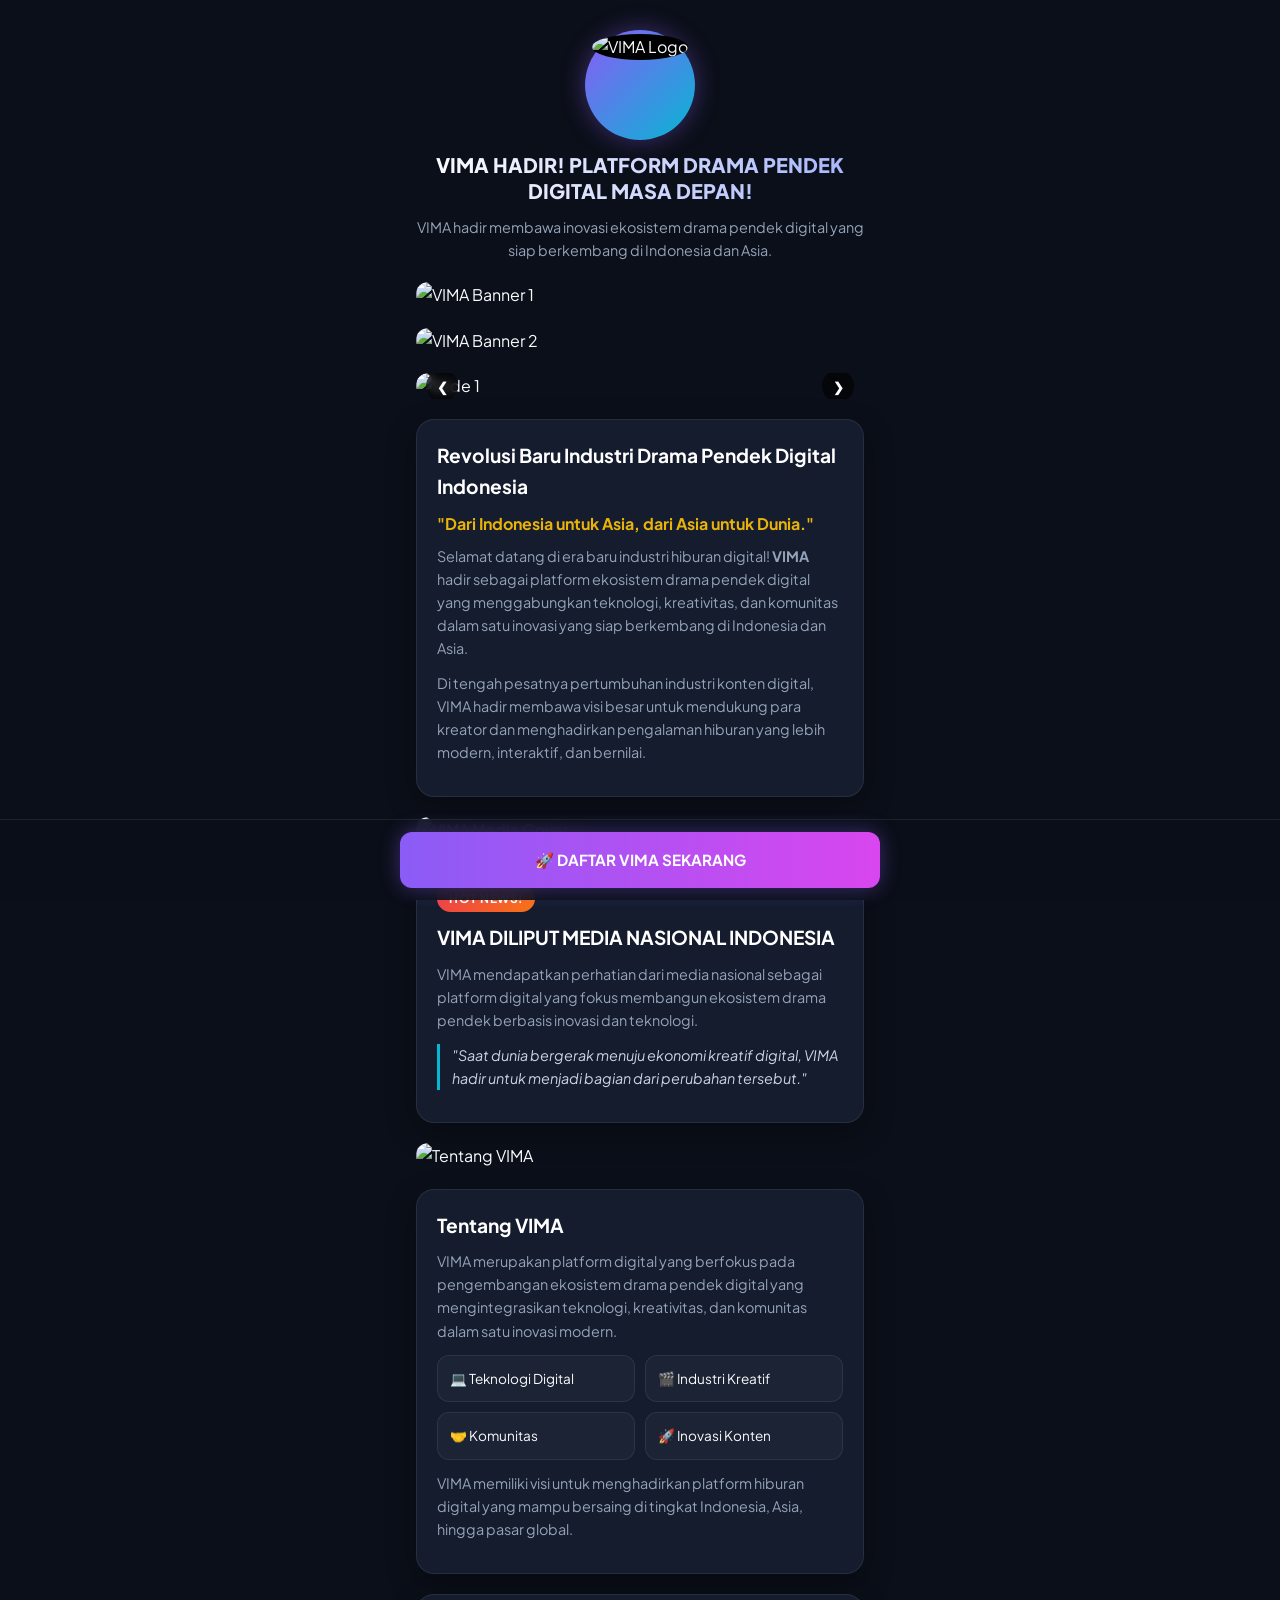
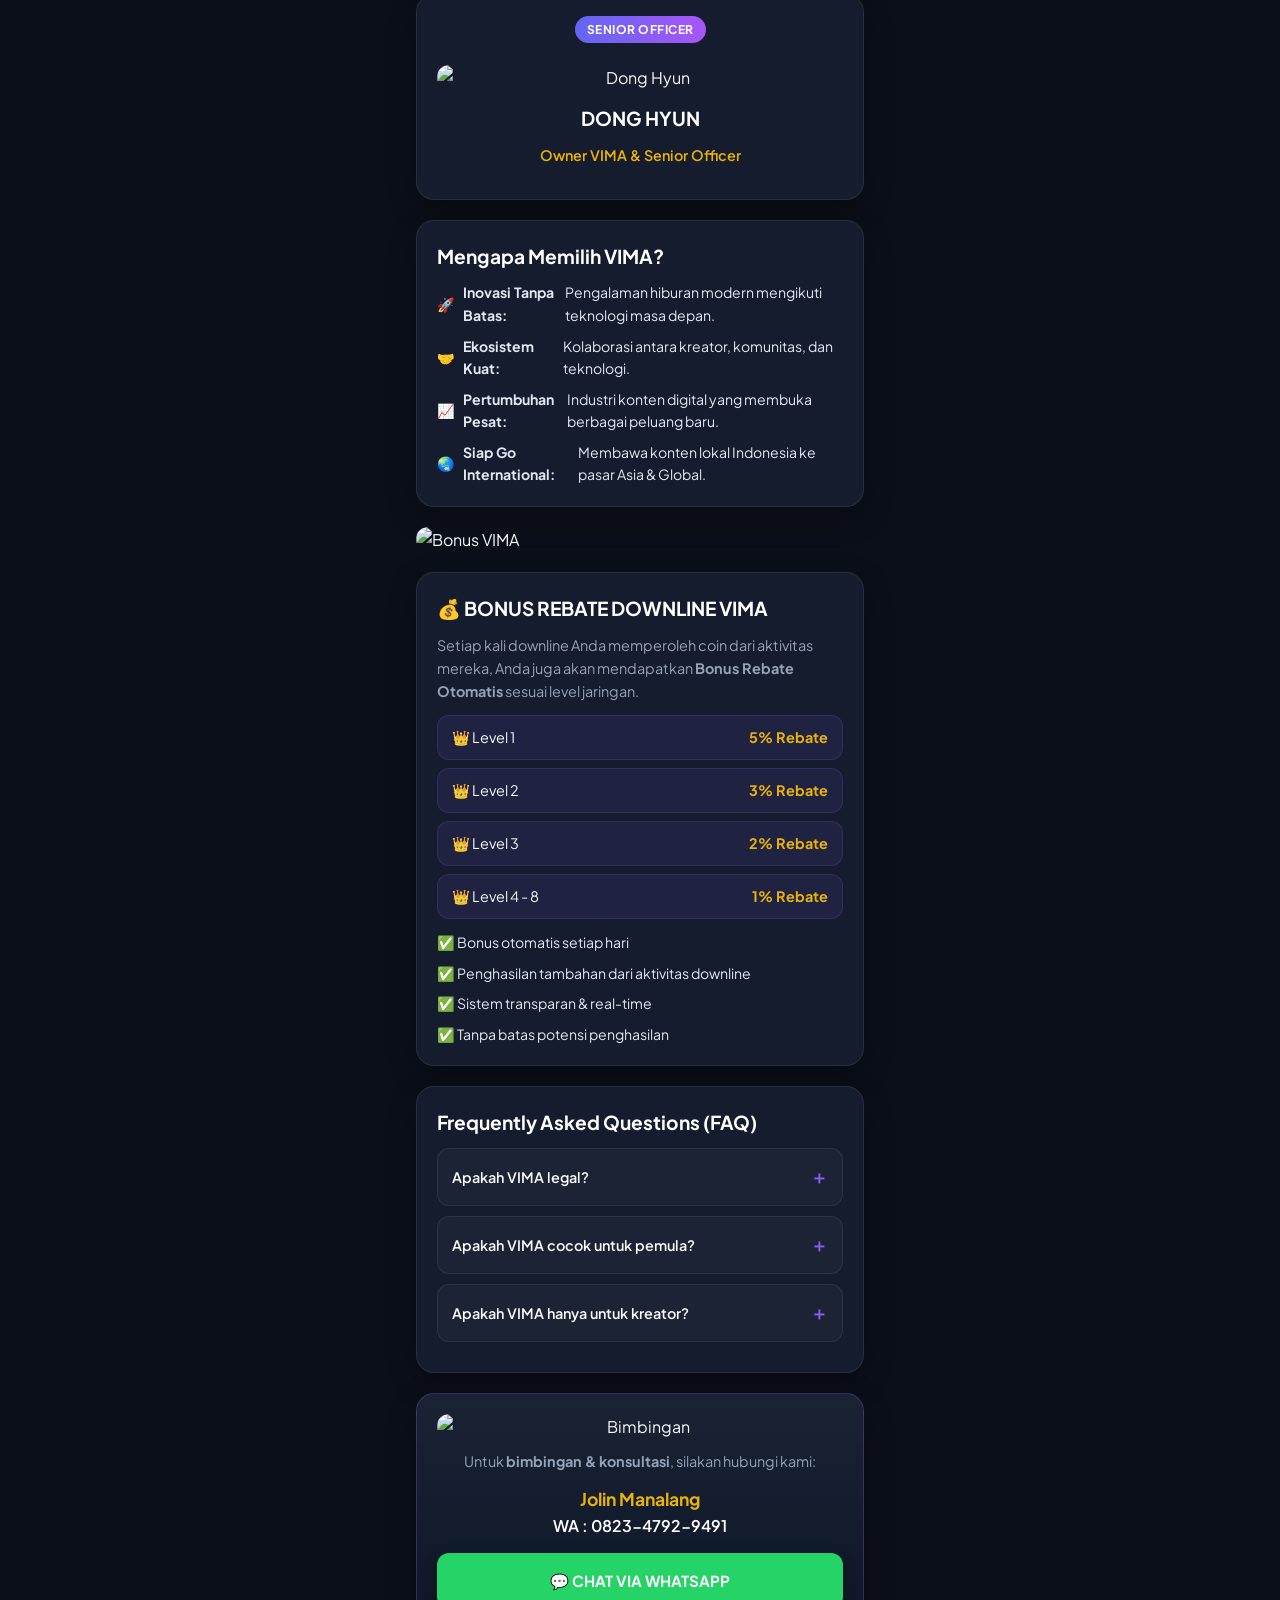
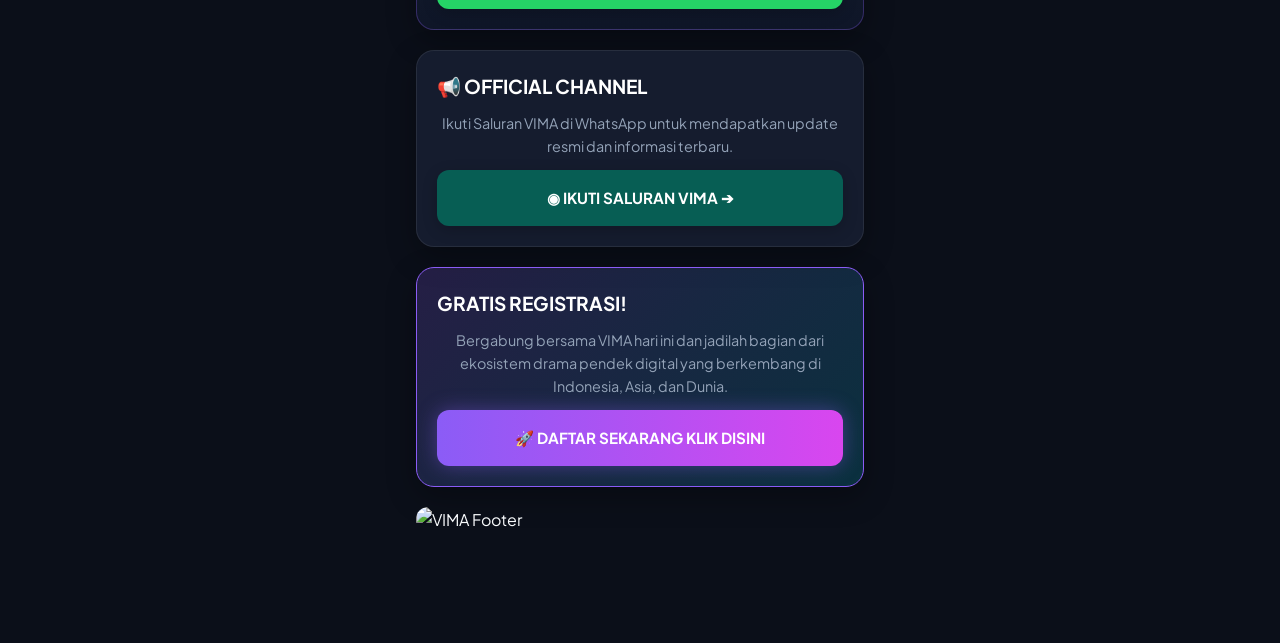
==== ron.html @ 6b5edcd4 "Add initial HTML structure for VIMA platform This HTML file contains the structure and styling for t" ====
<!DOCTYPE html>
<html lang="id">
<head>
  <meta charset="UTF-8" />
  <meta name="viewport" content="width=device-width, initial-scale=1.0" />
  <title>VIMA - Platform Drama Pendek Digital Masa Depan</title>
  
  <!-- Font Google: Plus Jakarta Sans -->
  <link rel="preconnect" href="https://fonts.googleapis.com">
  <link rel="preconnect" href="https://fonts.gstatic.com" crossorigin>
  <link href="https://fonts.googleapis.com/css2?family=Plus+Jakarta+Sans:wght@400;500;600;700;800&display=swap" rel="stylesheet">

  <style>
    :root {
      --bg-main: #0b0f19;
      --bg-card: #151c2e;
      --bg-card-hover: #1e293b;
      --accent-purple: #8b5cf6;
      --accent-magenta: #d946ef;
      --accent-cyan: #06b6d4;
      --accent-gold: #eab308;
      --text-white: #f8fafc;
      --text-muted: #94a3b8;
      --border-color: rgba(255, 255, 255, 0.08);
      --radius-lg: 18px;
      --radius-md: 12px;
    }

    * {
      box-sizing: border-box;
      margin: 0;
      padding: 0;
      font-family: 'Plus Jakarta Sans', sans-serif;
    }

    body {
      background-color: var(--bg-main);
      color: var(--text-white);
      display: flex;
      justify-content: center;
      min-height: 100vh;
      line-height: 1.6;
      padding-bottom: 90px; /* Space for sticky footer */
    }

    .container {
      width: 100%;
      max-width: 480px;
      padding: 20px 16px;
      display: flex;
      flex-direction: column;
      gap: 20px;
    }

    /* Header Profile */
    .profile-header {
      text-align: center;
      display: flex;
      flex-direction: column;
      align-items: center;
      gap: 12px;
      margin-top: 10px;
    }

    .avatar-wrapper {
      position: relative;
      width: 110px;
      height: 110px;
      border-radius: 50%;
      padding: 4px;
      background: linear-gradient(135deg, var(--accent-purple), var(--accent-cyan));
      box-shadow: 0 0 25px rgba(139, 92, 246, 0.4);
    }

    .avatar-img {
      width: 100%;
      height: 100%;
      border-radius: 50%;
      object-fit: cover;
      background: #000;
    }

    .profile-title {
      font-size: 1.25rem;
      font-weight: 800;
      line-height: 1.3;
      text-transform: uppercase;
      background: linear-gradient(90deg, #ffffff, #a5b4fc);
      -webkit-background-clip: text;
      -webkit-text-fill-color: transparent;
    }

    .profile-subtitle {
      font-size: 0.9rem;
      color: var(--text-muted);
    }

    /* Card Base */
    .card {
      background: var(--bg-card);
      border: 1px solid var(--border-color);
      border-radius: var(--radius-lg);
      padding: 20px;
      box-shadow: 0 10px 30px rgba(0, 0, 0, 0.3);
    }

    .card h2 {
      font-size: 1.2rem;
      font-weight: 700;
      color: #fff;
      margin-bottom: 10px;
      display: flex;
      align-items: center;
      gap: 8px;
    }

    .card h3 {
      font-size: 1rem;
      color: var(--accent-gold);
      margin-bottom: 8px;
    }

    .card p {
      font-size: 0.9rem;
      color: var(--text-muted);
      margin-bottom: 12px;
    }

    /* Media Images */
    .banner-img {
      width: 100%;
      border-radius: var(--radius-md);
      display: block;
      object-fit: cover;
    }

    /* Carousel */
    .carousel-container {
      position: relative;
      width: 100%;
      border-radius: var(--radius-md);
      overflow: hidden;
    }

    .carousel-slide {
      display: flex;
      transition: transform 0.4s ease-in-out;
      width: 100%;
    }

    .carousel-slide img {
      width: 100%;
      flex-shrink: 0;
      border-radius: var(--radius-md);
    }

    .carousel-nav {
      position: absolute;
      top: 50%;
      width: 100%;
      display: flex;
      justify-content: space-between;
      transform: translateY(-50%);
      padding: 0 10px;
    }

    .carousel-btn {
      background: rgba(0, 0, 0, 0.6);
      color: white;
      border: none;
      width: 32px;
      height: 32px;
      border-radius: 50%;
      cursor: pointer;
      font-weight: bold;
      backdrop-filter: blur(4px);
    }

    /* Badge & Tag */
    .badge {
      display: inline-block;
      padding: 4px 12px;
      border-radius: 20px;
      font-size: 0.75rem;
      font-weight: 700;
      letter-spacing: 0.5px;
      text-transform: uppercase;
      background: linear-gradient(90deg, #ef4444, #f97316);
      color: white;
      margin-bottom: 10px;
    }

    /* Quote Box */
    .quote-box {
      border-left: 3px solid var(--accent-cyan);
      padding-left: 12px;
      margin: 12px 0;
      font-style: italic;
      color: #cbd5e1;
      font-size: 0.9rem;
    }

    /* Grid Feature List */
    .feature-grid {
      display: grid;
      grid-template-columns: repeat(2, 1fr);
      gap: 10px;
      margin-top: 12px;
    }

    .feature-item {
      background: rgba(255, 255, 255, 0.03);
      border: 1px solid var(--border-color);
      border-radius: var(--radius-md);
      padding: 12px;
      font-size: 0.85rem;
      display: flex;
      align-items: center;
      gap: 8px;
    }

    /* Rebate List */
    .rebate-list {
      display: flex;
      flex-direction: column;
      gap: 8px;
      margin: 12px 0;
    }

    .rebate-item {
      display: flex;
      justify-content: space-between;
      align-items: center;
      background: rgba(139, 92, 246, 0.1);
      border: 1px solid rgba(139, 92, 246, 0.2);
      padding: 10px 14px;
      border-radius: var(--radius-md);
      font-size: 0.9rem;
    }

    .rebate-item b {
      color: var(--accent-gold);
    }

    /* Checklist */
    .check-list {
      list-style: none;
      display: flex;
      flex-direction: column;
      gap: 8px;
      margin-top: 10px;
    }

    .check-list li {
      font-size: 0.88rem;
      color: #e2e8f0;
      display: flex;
      align-items: center;
      gap: 8px;
    }

    /* FAQ Details */
    details {
      background: rgba(255, 255, 255, 0.03);
      border: 1px solid var(--border-color);
      border-radius: var(--radius-md);
      margin-bottom: 10px;
      overflow: hidden;
    }

    summary {
      padding: 14px;
      font-weight: 600;
      cursor: pointer;
      font-size: 0.9rem;
      list-style: none;
      display: flex;
      justify-content: space-between;
      align-items: center;
    }

    summary::-webkit-details-marker {
      display: none;
    }

    summary::after {
      content: '＋';
      color: var(--accent-purple);
      font-size: 1.1rem;
    }

    details[open] summary::after {
      content: '－';
    }

    details p {
      padding: 0 14px 14px 14px;
      margin: 0;
      font-size: 0.85rem;
      color: var(--text-muted);
    }

    /* Buttons */
    .btn {
      display: flex;
      align-items: center;
      justify-content: center;
      gap: 10px;
      width: 100%;
      padding: 16px;
      border-radius: var(--radius-md);
      font-weight: 700;
      font-size: 0.95rem;
      text-decoration: none;
      text-align: center;
      cursor: pointer;
      transition: all 0.3s ease;
      box-shadow: 0 4px 15px rgba(0, 0, 0, 0.2);
    }

    .btn-primary {
      background: linear-gradient(90deg, var(--accent-purple), var(--accent-magenta));
      color: white;
      border: none;
      box-shadow: 0 0 20px rgba(139, 92, 246, 0.4);
      animation: pulseGlow 2s infinite;
    }

    .btn-primary:hover {
      transform: translateY(-2px);
      box-shadow: 0 0 30px rgba(217, 70, 239, 0.6);
    }

    .btn-whatsapp {
      background: #25d366;
      color: white;
    }

    .btn-whatsapp:hover {
      background: #20ba5a;
    }

    @keyframes pulseGlow {
      0% { box-shadow: 0 0 15px rgba(139, 92, 246, 0.4); }
      50% { box-shadow: 0 0 25px rgba(217, 70, 239, 0.7); }
      100% { box-shadow: 0 0 15px rgba(139, 92, 246, 0.4); }
    }

    /* Sticky Bottom CTA */
    .sticky-footer {
      position: fixed;
      bottom: 0;
      left: 0;
      right: 0;
      display: flex;
      justify-content: center;
      background: rgba(11, 15, 25, 0.9);
      backdrop-filter: blur(12px);
      padding: 12px 16px;
      border-top: 1px solid var(--border-color);
      z-index: 1000;
    }

    .sticky-footer-inner {
      width: 100%;
      max-width: 480px;
    }

    /* Contact Card */
    .contact-card {
      text-align: center;
      background: linear-gradient(180deg, rgba(30, 41, 59, 0.8), rgba(15, 23, 42, 0.9));
      border: 1px solid rgba(139, 92, 246, 0.3);
    }

    .contact-name {
      font-size: 1.1rem;
      font-weight: 700;
      color: var(--accent-gold);
      margin-top: 4px;
    }

    .contact-wa {
      font-size: 1rem;
      font-weight: 600;
      color: #fff;
    }
  </style>
</head>
<body>

  <div class="container">

    <!-- 1. HEADER PROFILE -->
    <header class="profile-header">
      <div class="avatar-wrapper">
        <img class="avatar-img" src="https://bioqu.id/uploads/avatars/492c0085ee1c82b32da0d6e63e912444.png" alt="VIMA Logo" />
      </div>
      <h1 class="profile-title">VIMA HADIR! PLATFORM DRAMA PENDEK DIGITAL MASA DEPAN!</h1>
      <p class="profile-subtitle">VIMA hadir membawa inovasi ekosistem drama pendek digital yang siap berkembang di Indonesia dan Asia.</p>
    </header>

    <!-- 2. BANNERS -->
    <img class="banner-img" src="https://bioqu.id/uploads/galleries/2370708/79a316ffa5ba635b6696d6bfb668414e.jpg" alt="VIMA Banner 1" />
    <img class="banner-img" src="https://bioqu.id/uploads/galleries/2370708/7bcc97179542c7c1dc3a34ace3965c72.jpg" alt="VIMA Banner 2" />

    <!-- 3. CAROUSEL SLIDER -->
    <div class="carousel-container">
      <div class="carousel-slide" id="carouselSlide">
        <img src="https://bioqu.id/uploads/galleries/2370708/44d7c9d789fb771311ceea10f7fc5287.jpg" alt="Slide 1" />
        <img src="https://bioqu.id/uploads/galleries/2370708/063722fe12a9b72860da24da58b38e6b.jpg" alt="Slide 2" />
        <img src="https://bioqu.id/uploads/galleries/2370708/c89c805adff883c96a796b167603e84f.jpg" alt="Slide 3" />
      </div>
      <div class="carousel-nav">
        <button class="carousel-btn" onclick="moveSlide(-1)">❮</button>
        <button class="carousel-btn" onclick="moveSlide(1)">❯</button>
      </div>
    </div>

    <!-- 4. REVOLUSI INDUSTRI -->
    <div class="card">
      <h2>Revolusi Baru Industri Drama Pendek Digital Indonesia</h2>
      <h3>"Dari Indonesia untuk Asia, dari Asia untuk Dunia."</h3>
      <p>Selamat datang di era baru industri hiburan digital! <b>VIMA</b> hadir sebagai platform ekosistem drama pendek digital yang menggabungkan teknologi, kreativitas, dan komunitas dalam satu inovasi yang siap berkembang di Indonesia dan Asia.</p>
      <p>Di tengah pesatnya pertumbuhan industri konten digital, VIMA hadir membawa visi besar untuk mendukung para kreator dan menghadirkan pengalaman hiburan yang lebih modern, interaktif, dan bernilai.</p>
    </div>

    <!-- 5. HOT NEWS -->
    <img class="banner-img" src="https://bioqu.id/uploads/galleries/2370708/a9098e2607981d23a4e992b6d2bb3b68.jpg" alt="VIMA Media Cover" />
    
    <div class="card">
      <span class="badge">HOT NEWS!</span>
      <h2>VIMA DILIPUT MEDIA NASIONAL INDONESIA</h2>
      <p>VIMA mendapatkan perhatian dari media nasional sebagai platform digital yang fokus membangun ekosistem drama pendek berbasis inovasi dan teknologi.</p>
      <div class="quote-box">
        "Saat dunia bergerak menuju ekonomi kreatif digital, VIMA hadir untuk menjadi bagian dari perubahan tersebut."
      </div>
    </div>

    <!-- 6. TENTANG VIMA -->
    <img class="banner-img" src="https://bioqu.id/uploads/galleries/2370708/3580b5e039a58ff3d9ab80211a215099.jpg" alt="Tentang VIMA" />
    
    <div class="card">
      <h2>Tentang VIMA</h2>
      <p>VIMA merupakan platform digital yang berfokus pada pengembangan ekosistem drama pendek digital yang mengintegrasikan teknologi, kreativitas, dan komunitas dalam satu inovasi modern.</p>
      
      <div class="feature-grid">
        <div class="feature-item">💻 Teknologi Digital</div>
        <div class="feature-item">🎬 Industri Kreatif</div>
        <div class="feature-item">🤝 Komunitas</div>
        <div class="feature-item">🚀 Inovasi Konten</div>
      </div>
      <p style="margin-top: 12px;">VIMA memiliki visi untuk menghadirkan platform hiburan digital yang mampu bersaing di tingkat Indonesia, Asia, hingga pasar global.</p>
    </div>

    <!-- 7. SENIOR OFFICER -->
    <div class="card" style="text-align: center;">
      <span class="badge" style="background: linear-gradient(90deg, #6366f1, #a855f7);">SENIOR OFFICER</span>
      <img src="https://bioqu.id/uploads/galleries/2371718/46e3c73e3022ca2d78b7501bae1c5287.jpg" alt="Dong Hyun" class="banner-img" style="margin: 12px 0;" />
      <h2 style="justify-content: center;">DONG HYUN</h2>
      <p style="color: var(--accent-gold); font-weight: 600;">Owner VIMA & Senior Officer</p>
    </div>

    <!-- 8. MENGAPA MEMILIH VIMA & PELUANG -->
    <div class="card">
      <h2>Mengapa Memilih VIMA?</h2>
      <ul class="check-list">
        <li>🚀 <b>Inovasi Tanpa Batas:</b> Pengalaman hiburan modern mengikuti teknologi masa depan.</li>
        <li>🤝 <b>Ekosistem Kuat:</b> Kolaborasi antara kreator, komunitas, dan teknologi.</li>
        <li>📈 <b>Pertumbuhan Pesat:</b> Industri konten digital yang membuka berbagai peluang baru.</li>
        <li>🌏 <b>Siap Go International:</b> Membawa konten lokal Indonesia ke pasar Asia & Global.</li>
      </ul>
    </div>

    <!-- 9. SKEMA BONUS REBATE -->
    <img class="banner-img" src="https://bioqu.id/uploads/galleries/2370708/055a7374836a6ae79102830e7d771b00.jpg" alt="Bonus VIMA" />
    
    <div class="card">
      <h2>💰 BONUS REBATE DOWNLINE VIMA</h2>
      <p>Setiap kali downline Anda memperoleh coin dari aktivitas mereka, Anda juga akan mendapatkan <b>Bonus Rebate Otomatis</b> sesuai level jaringan.</p>
      
      <div class="rebate-list">
        <div class="rebate-item"><span>👑 Level 1</span> <b>5% Rebate</b></div>
        <div class="rebate-item"><span>👑 Level 2</span> <b>3% Rebate</b></div>
        <div class="rebate-item"><span>👑 Level 3</span> <b>2% Rebate</b></div>
        <div class="rebate-item"><span>👑 Level 4 - 8</span> <b>1% Rebate</b></div>
      </div>

      <ul class="check-list">
        <li>✅ Bonus otomatis setiap hari</li>
        <li>✅ Penghasilan tambahan dari aktivitas downline</li>
        <li>✅ Sistem transparan & real-time</li>
        <li>✅ Tanpa batas potensi penghasilan</li>
      </ul>
    </div>

    <!-- 10. FAQ SECTION -->
    <div class="card">
      <h2>Frequently Asked Questions (FAQ)</h2>
      
      <details>
        <summary>Apakah VIMA legal?</summary>
        <p>Silakan merujuk pada informasi resmi yang disediakan oleh VIMA melalui website dan kanal komunikasi resminya untuk mengetahui informasi terbaru mengenai legalitas dan operasional perusahaan.</p>
      </details>

      <details>
        <summary>Apakah VIMA cocok untuk pemula?</summary>
        <p>Ya. VIMA dapat menjadi sarana untuk mengenal perkembangan industri hiburan digital dan ekonomi kreatif modern.</p>
      </details>

      <details>
        <summary>Apakah VIMA hanya untuk kreator?</summary>
        <p>Tidak. VIMA terbuka untuk berbagai kalangan yang memiliki minat terhadap perkembangan dunia digital, baik kreator konten, entrepreneur, maupun komunitas digital.</p>
      </details>
    </div>

    <!-- 11. KONTAK & BIMBINGAN -->
    <div class="card contact-card">
      <img src="https://bioqu.id/uploads/galleries/2076002/cf4cf338954c6626819bdcde5baa6762.png" class="banner-img" alt="Bimbingan" />
      <p style="margin-top: 10px;">Untuk <b>bimbingan & konsultasi</b>, silakan hubungi kami:</p>
      <div class="contact-name">Jolin Manalang</div>
      <div class="contact-wa">WA : 0823-4792-9491</div>
      
      <a href="https://wa.me/6282347929491?text=Halo%20Jolin,%20saya%20ingin%20konsultasi%20mengenai%20VIMA" target="_blank" class="btn btn-whatsapp" style="margin-top: 14px;">
        💬 CHAT VIA WHATSAPP
      </a>
    </div>

    <!-- 12. SALURAN OFFICIAL -->
    <div class="card" style="text-align: center;">
      <h2>📢 OFFICIAL CHANNEL</h2>
      <p>Ikuti Saluran VIMA di WhatsApp untuk mendapatkan update resmi dan informasi terbaru.</p>
      <a href="https://whatsapp.com/channel/0029VbEhBJyIXnllwWOvwW1R" target="_blank" class="btn btn-whatsapp" style="margin-top: 12px; background: #075e54;">
        ◉ IKUTI SALURAN VIMA ➔
      </a>
    </div>

    <!-- 13. REGISTER CTA CARD -->
    <div class="card" style="text-align: center; background: linear-gradient(135deg, rgba(139,92,246,0.2), rgba(6,182,212,0.2)); border: 1px solid var(--accent-purple);">
      <h2>GRATIS REGISTRASI!</h2>
      <p>Bergabung bersama VIMA hari ini dan jadilah bagian dari ekosistem drama pendek digital yang berkembang di Indonesia, Asia, dan Dunia.</p>
      <a href="https://vima.now/register?ref=WVLIYXX2ZY" target="_blank" class="btn btn-primary" style="margin-top: 12px;">
        🚀 DAFTAR SEKARANG KLIK DISINI
      </a>
    </div>

    <!-- FOOTER BANNER -->
    <img class="banner-img" src="https://bioqu.id/uploads/galleries/2370708/ec8f1aab27e4f84ce90ca7b12a6d2ee7.jpg" alt="VIMA Footer" />

  </div>

  <!-- STICKY BOTTOM BUTTON FOR MOBILE -->
  <div class="sticky-footer">
    <div class="sticky-footer-inner">
      <a href="https://vima.now/register?ref=WVLIYXX2ZY" target="_blank" class="btn btn-primary">
        🚀 DAFTAR VIMA SEKARANG
      </a>
    </div>
  </div>

  <!-- JAVASCRIPT FOR CAROUSEL SLIDER -->
  <script>
    let currentSlide = 0;
    const slideElement = document.getElementById('carouselSlide');
    const totalSlides = slideElement.children.length;

    function moveSlide(direction) {
      currentSlide = (currentSlide + direction + totalSlides) % totalSlides;
      slideElement.style.transform = `translateX(-${currentSlide * 100}%)`;
    }

    // Auto Play Carousel every 4 seconds
    setInterval(() => {
      moveSlide(1);
    }, 4000);
  </script>

</body>
        </html>
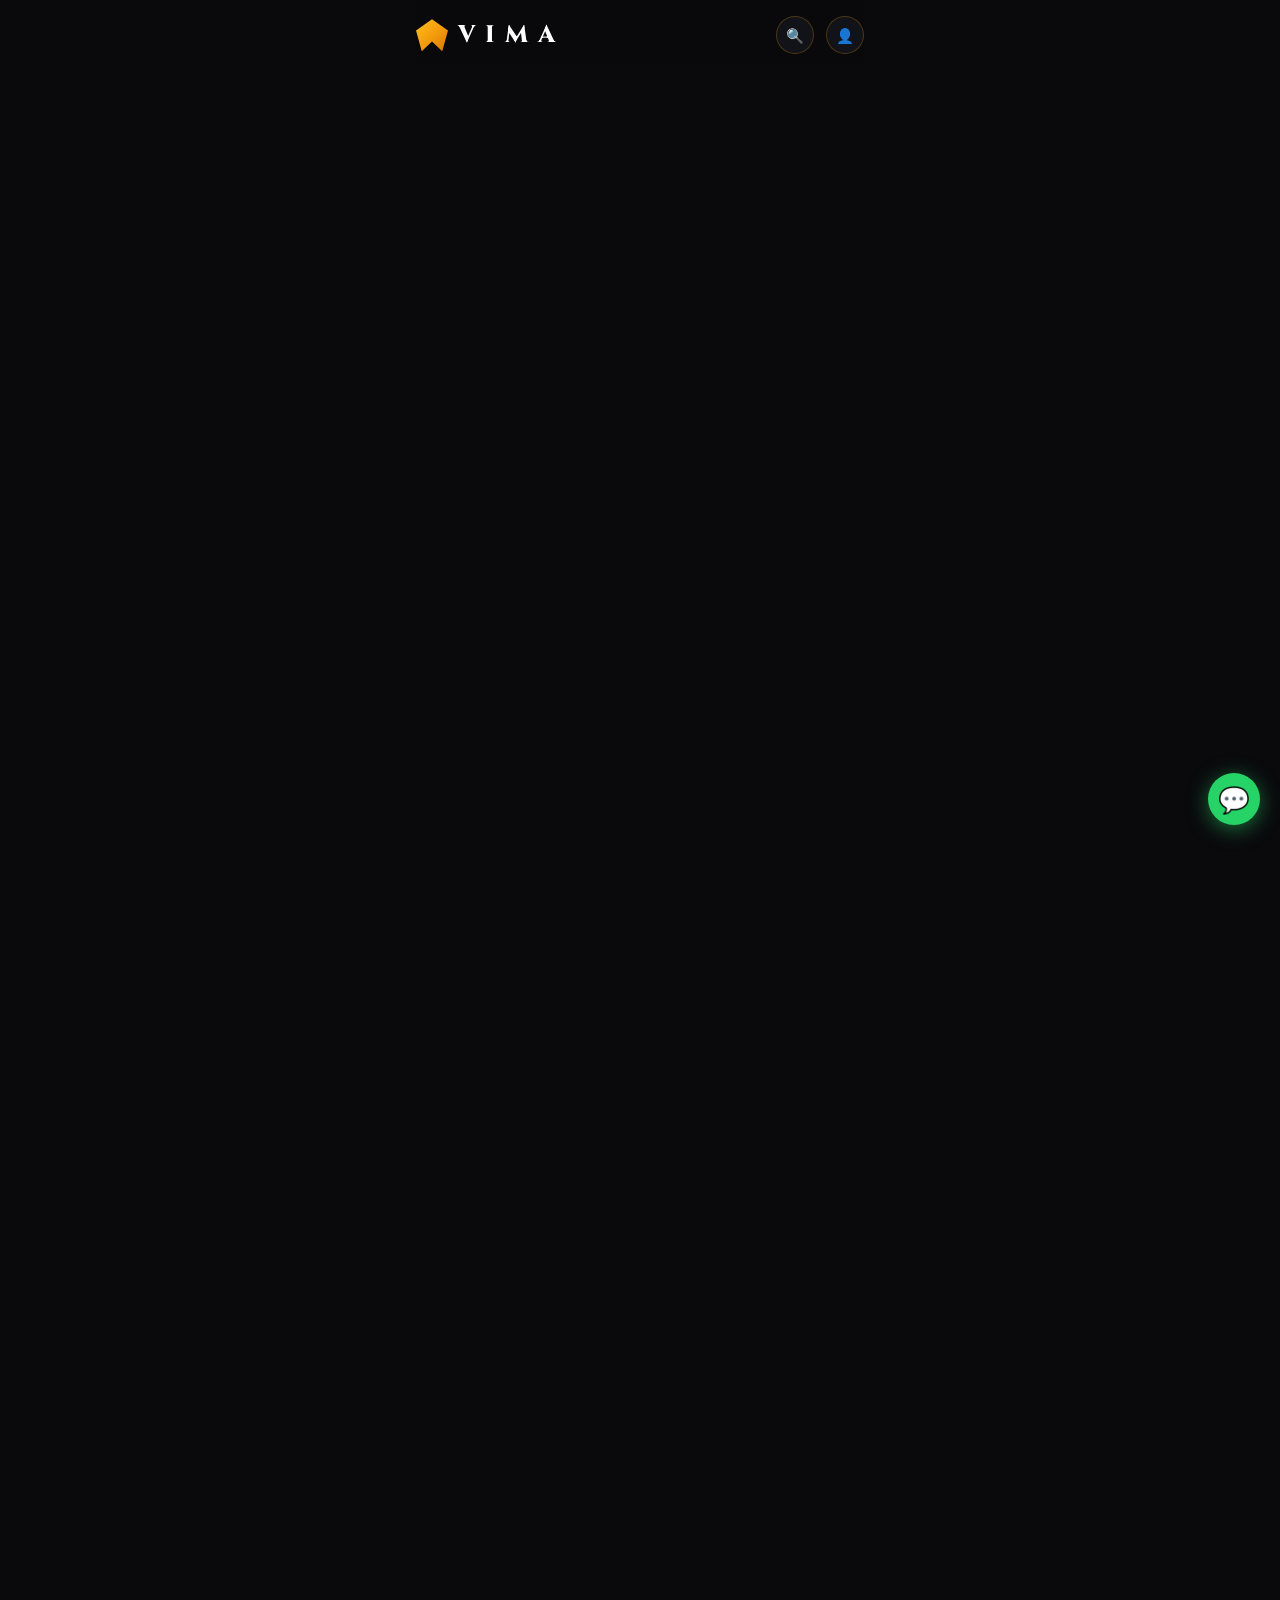
==== commit 6ce12b29: "Update ron.html" ====
--- a/ron.html
+++ b/ron.html
@@ -5,25 +5,26 @@
   <meta name="viewport" content="width=device-width, initial-scale=1.0" />
   <title>VIMA - Platform Drama Pendek Digital Masa Depan</title>
   
-  <!-- Font Google: Plus Jakarta Sans -->
+  <!-- Google Fonts: Cinzel (Serif Mewah Header), Plus Jakarta Sans (Body) -->
   <link rel="preconnect" href="https://fonts.googleapis.com">
   <link rel="preconnect" href="https://fonts.gstatic.com" crossorigin>
-  <link href="https://fonts.googleapis.com/css2?family=Plus+Jakarta+Sans:wght@400;500;600;700;800&display=swap" rel="stylesheet">
+  <link href="https://fonts.googleapis.com/css2?family=Cinzel:wght@600;700;800;900&family=Plus+Jakarta+Sans:wght@400;500;600;700;800&display=swap" rel="stylesheet">
 
   <style>
     :root {
-      --bg-main: #0b0f19;
-      --bg-card: #151c2e;
-      --bg-card-hover: #1e293b;
-      --accent-purple: #8b5cf6;
-      --accent-magenta: #d946ef;
-      --accent-cyan: #06b6d4;
-      --accent-gold: #eab308;
-      --text-white: #f8fafc;
-      --text-muted: #94a3b8;
-      --border-color: rgba(255, 255, 255, 0.08);
-      --radius-lg: 18px;
-      --radius-md: 12px;
+      --bg-main: #0a0a0d;
+      --bg-card: #121319;
+      --bg-card-alt: #181a24;
+      --gold-primary: #f59e0b;
+      --gold-light: #fcd34d;
+      --gold-dark: #b45309;
+      --gold-gradient: linear-gradient(135deg, #fbbf24 0%, #f59e0b 50%, #d97706 100%);
+      --gold-glow: 0 0 20px rgba(245, 158, 11, 0.25);
+      --border-gold: rgba(245, 158, 11, 0.25);
+      --text-white: #ffffff;
+      --text-muted: #9e9ea7;
+      --radius-lg: 16px;
+      --radius-md: 10px;
     }
 
     * {
@@ -31,6 +32,7 @@
       margin: 0;
       padding: 0;
       font-family: 'Plus Jakarta Sans', sans-serif;
+      -webkit-tap-highlight-color: transparent;
     }
 
     body {
@@ -40,268 +42,468 @@
       justify-content: center;
       min-height: 100vh;
       line-height: 1.6;
-      padding-bottom: 90px; /* Space for sticky footer */
-    }
-
-    .container {
+      padding-bottom: 90px;
+      overflow-x: hidden;
+    }
+
+    /* Container HP Centered Layout */
+    .app-container {
       width: 100%;
       max-width: 480px;
-      padding: 20px 16px;
+      padding: 0 16px 20px 16px;
       display: flex;
       flex-direction: column;
       gap: 20px;
     }
 
-    /* Header Profile */
-    .profile-header {
-      text-align: center;
+    /* TOP BAR (Reference vima.now) */
+    .top-bar {
+      display: flex;
+      justify-content: space-between;
+      align-items: center;
+      padding: 16px 0 10px 0;
+      position: sticky;
+      top: 0;
+      background: rgba(10, 10, 13, 0.92);
+      backdrop-filter: blur(12px);
+      z-index: 100;
+    }
+
+    .brand-logo {
+      display: flex;
+      align-items: center;
+      gap: 10px;
+      text-decoration: none;
+    }
+
+    .brand-icon {
+      width: 32px;
+      height: 32px;
+      background: var(--gold-gradient);
+      clip-path: polygon(50% 0%, 100% 35%, 82% 100%, 50% 70%, 18% 100%, 0% 35%);
+      display: inline-block;
+      box-shadow: var(--gold-glow);
+    }
+
+    .brand-name {
+      font-family: 'Cinzel', serif;
+      font-size: 1.5rem;
+      font-weight: 800;
+      letter-spacing: 2px;
+      color: var(--text-white);
+    }
+
+    .top-icons {
+      display: flex;
+      gap: 12px;
+      align-items: center;
+    }
+
+    .icon-btn {
+      background: var(--bg-card);
+      border: 1px solid var(--border-gold);
+      color: var(--text-white);
+      width: 38px;
+      height: 38px;
+      border-radius: 50%;
+      display: flex;
+      align-items: center;
+      justify-content: center;
+      cursor: pointer;
+      font-size: 0.9rem;
+    }
+
+    /* EFEK MENGKILAP / SHINE SWEEP ANIMATION */
+    .shine-card {
+      position: relative;
+      overflow: hidden;
+    }
+
+    .shine-card::after {
+      content: '';
+      position: absolute;
+      top: -100%;
+      left: -100%;
+      width: 60%;
+      height: 300%;
+      background: linear-gradient(
+        60deg,
+        rgba(255, 255, 255, 0) 0%,
+        rgba(255, 255, 255, 0.03) 30%,
+        rgba(255, 215, 0, 0.18) 50%,
+        rgba(255, 255, 255, 0.03) 70%,
+        rgba(255, 255, 255, 0) 100%
+      );
+      transform: rotate(25deg);
+      animation: shineSweep 6s infinite ease-in-out;
+      pointer-events: none;
+      z-index: 2;
+    }
+
+    @keyframes shineSweep {
+      0% { left: -120%; top: -100%; }
+      20% { left: 180%; top: 50%; }
+      100% { left: 180%; top: 50%; }
+    }
+
+    /* LAZYLOAD SCROLL REVEAL ANIMATION */
+    .lazy-reveal {
+      opacity: 0;
+      transform: translateY(32px);
+      transition: opacity 0.8s cubic-bezier(0.16, 1, 0.3, 1), transform 0.8s cubic-bezier(0.16, 1, 0.3, 1);
+      will-change: opacity, transform;
+    }
+
+    .lazy-reveal.is-visible {
+      opacity: 1;
+      transform: translateY(0);
+    }
+
+    /* HERO FEATURED POSTER CARD (Inspirasi Gambar 1) */
+    .hero-poster-card {
+      position: relative;
+      border-radius: var(--radius-lg);
+      overflow: hidden;
+      border: 1px solid var(--border-gold);
+      box-shadow: var(--gold-glow);
+      background: #000;
+      min-height: 480px;
       display: flex;
       flex-direction: column;
-      align-items: center;
-      gap: 12px;
-      margin-top: 10px;
-    }
-
-    .avatar-wrapper {
-      position: relative;
-      width: 110px;
-      height: 110px;
-      border-radius: 50%;
-      padding: 4px;
-      background: linear-gradient(135deg, var(--accent-purple), var(--accent-cyan));
-      box-shadow: 0 0 25px rgba(139, 92, 246, 0.4);
-    }
-
-    .avatar-img {
+      justify-content: flex-end;
+    }
+
+    .hero-poster-img {
+      position: absolute;
+      top: 0;
+      left: 0;
       width: 100%;
       height: 100%;
+      object-fit: cover;
+      filter: brightness(0.85);
+      transition: transform 0.5s ease;
+    }
+
+    .hero-poster-overlay {
+      position: relative;
+      z-index: 3;
+      padding: 24px 20px;
+      background: linear-gradient(180deg, rgba(0,0,0,0) 0%, rgba(10,10,13,0.7) 40%, rgba(10,10,13,0.98) 100%);
+    }
+
+    .badge-pilihan {
+      background: var(--gold-gradient);
+      color: #000;
+      font-weight: 800;
+      font-size: 0.72rem;
+      padding: 4px 10px;
+      border-radius: 4px;
+      display: inline-block;
+      letter-spacing: 1px;
+      margin-bottom: 12px;
+      box-shadow: 0 2px 8px rgba(0,0,0,0.5);
+    }
+
+    .hero-title {
+      font-family: 'Cinzel', serif;
+      font-size: 1.5rem;
+      font-weight: 800;
+      line-height: 1.25;
+      color: #fff;
+      text-transform: uppercase;
+      margin-bottom: 10px;
+      text-shadow: 0 2px 10px rgba(0,0,0,0.8);
+    }
+
+    .tag-pills {
+      display: flex;
+      gap: 6px;
+      flex-wrap: wrap;
+      margin-bottom: 16px;
+    }
+
+    .tag-pill {
+      background: rgba(255, 255, 255, 0.12);
+      backdrop-filter: blur(8px);
+      border: 1px solid rgba(255, 255, 255, 0.15);
+      color: #e2e8f0;
+      font-size: 0.75rem;
+      padding: 4px 10px;
+      border-radius: 6px;
+    }
+
+    /* CAROUSEL SLIDER */
+    .carousel-wrapper {
+      position: relative;
+      border-radius: var(--radius-lg);
+      overflow: hidden;
+      border: 1px solid var(--border-gold);
+      box-shadow: 0 8px 24px rgba(0,0,0,0.5);
+    }
+
+    .carousel-slides {
+      display: flex;
+      transition: transform 0.5s ease-in-out;
+      width: 100%;
+    }
+
+    .carousel-slides img {
+      width: 100%;
+      flex-shrink: 0;
+      object-fit: cover;
+      height: 220px;
+    }
+
+    .carousel-dots {
+      position: absolute;
+      bottom: 10px;
+      left: 50%;
+      transform: translateX(-50%);
+      display: flex;
+      gap: 6px;
+    }
+
+    .dot {
+      width: 8px;
+      height: 8px;
+      background: rgba(255, 255, 255, 0.4);
       border-radius: 50%;
-      object-fit: cover;
-      background: #000;
-    }
-
-    .profile-title {
-      font-size: 1.25rem;
-      font-weight: 800;
-      line-height: 1.3;
-      text-transform: uppercase;
-      background: linear-gradient(90deg, #ffffff, #a5b4fc);
-      -webkit-background-clip: text;
-      -webkit-text-fill-color: transparent;
-    }
-
-    .profile-subtitle {
-      font-size: 0.9rem;
-      color: var(--text-muted);
-    }
-
-    /* Card Base */
-    .card {
+      transition: all 0.3s;
+    }
+
+    .dot.active {
+      width: 20px;
+      border-radius: 10px;
+      background: var(--gold-primary);
+    }
+
+    /* GENERAL CARDS */
+    .card-box {
       background: var(--bg-card);
-      border: 1px solid var(--border-color);
+      border: 1px solid var(--border-gold);
       border-radius: var(--radius-lg);
       padding: 20px;
-      box-shadow: 0 10px 30px rgba(0, 0, 0, 0.3);
-    }
-
-    .card h2 {
-      font-size: 1.2rem;
+      box-shadow: 0 10px 30px rgba(0, 0, 0, 0.4);
+    }
+
+    .card-box h2 {
+      font-family: 'Cinzel', serif;
+      font-size: 1.25rem;
       font-weight: 700;
-      color: #fff;
+      color: var(--gold-light);
       margin-bottom: 10px;
       display: flex;
       align-items: center;
       gap: 8px;
     }
 
-    .card h3 {
-      font-size: 1rem;
-      color: var(--accent-gold);
+    .card-box h3 {
+      font-size: 0.95rem;
+      color: var(--gold-primary);
       margin-bottom: 8px;
     }
 
-    .card p {
-      font-size: 0.9rem;
+    .card-box p {
+      font-size: 0.88rem;
       color: var(--text-muted);
       margin-bottom: 12px;
     }
 
-    /* Media Images */
-    .banner-img {
-      width: 100%;
-      border-radius: var(--radius-md);
-      display: block;
-      object-fit: cover;
-    }
-
-    /* Carousel */
-    .carousel-container {
-      position: relative;
-      width: 100%;
-      border-radius: var(--radius-md);
-      overflow: hidden;
-    }
-
-    .carousel-slide {
-      display: flex;
-      transition: transform 0.4s ease-in-out;
-      width: 100%;
-    }
-
-    .carousel-slide img {
-      width: 100%;
-      flex-shrink: 0;
-      border-radius: var(--radius-md);
-    }
-
-    .carousel-nav {
-      position: absolute;
-      top: 50%;
-      width: 100%;
-      display: flex;
-      justify-content: space-between;
-      transform: translateY(-50%);
-      padding: 0 10px;
-    }
-
-    .carousel-btn {
-      background: rgba(0, 0, 0, 0.6);
-      color: white;
-      border: none;
-      width: 32px;
-      height: 32px;
-      border-radius: 50%;
-      cursor: pointer;
-      font-weight: bold;
-      backdrop-filter: blur(4px);
-    }
-
-    /* Badge & Tag */
-    .badge {
-      display: inline-block;
-      padding: 4px 12px;
-      border-radius: 20px;
-      font-size: 0.75rem;
-      font-weight: 700;
-      letter-spacing: 0.5px;
-      text-transform: uppercase;
-      background: linear-gradient(90deg, #ef4444, #f97316);
-      color: white;
-      margin-bottom: 10px;
-    }
-
-    /* Quote Box */
-    .quote-box {
-      border-left: 3px solid var(--accent-cyan);
-      padding-left: 12px;
-      margin: 12px 0;
-      font-style: italic;
-      color: #cbd5e1;
-      font-size: 0.9rem;
-    }
-
-    /* Grid Feature List */
-    .feature-grid {
+    /* GENRE GRID CARDS (Inspirasi Gambar 2) */
+    .genre-grid {
       display: grid;
       grid-template-columns: repeat(2, 1fr);
+      gap: 12px;
+    }
+
+    .genre-card {
+      border-radius: var(--radius-md);
+      padding: 16px;
+      min-height: 100px;
+      display: flex;
+      flex-direction: column;
+      justify-content: space-between;
+      border: 1px solid rgba(255,255,255,0.08);
+      box-shadow: 0 4px 15px rgba(0,0,0,0.3);
+      transition: transform 0.3s, border-color 0.3s;
+    }
+
+    .genre-card:hover {
+      transform: translateY(-3px);
+      border-color: var(--gold-primary);
+    }
+
+    .genre-card.g1 { background: linear-gradient(135deg, #1e1b4b 0%, #0f172a 100%); }
+    .genre-card.g2 { background: linear-gradient(135deg, #064e3b 0%, #022c22 100%); }
+    .genre-card.g3 { background: linear-gradient(135deg, #3f2208 0%, #1a0e03 100%); }
+    .genre-card.g4 { background: linear-gradient(135deg, #4c1d95 0%, #1e1035 100%); }
+    .genre-card.g5 { background: linear-gradient(135deg, #132e4f 0%, #081526 100%); }
+    .genre-card.g6 { background: linear-gradient(135deg, #4a1224 0%, #20060f 100%); }
+
+    .genre-title {
+      font-family: 'Cinzel', serif;
+      font-size: 0.95rem;
+      font-weight: 800;
+      color: #fff;
+      letter-spacing: 0.5px;
+    }
+
+    .genre-count {
+      font-size: 0.75rem;
+      color: var(--text-muted);
+    }
+
+    /* PAKET & BONUS CARD (Inspirasi Gambar 3 & 4) */
+    .package-card {
+      background: linear-gradient(180deg, #181510 0%, #111116 100%);
+      border: 1.5px solid var(--gold-primary);
+      border-radius: var(--radius-lg);
+      padding: 22px;
+      box-shadow: var(--gold-glow);
+      text-align: center;
+    }
+
+    .badge-gold {
+      background: var(--gold-gradient);
+      color: #000;
+      font-weight: 800;
+      font-size: 0.75rem;
+      padding: 5px 14px;
+      border-radius: 20px;
+      display: inline-block;
+      letter-spacing: 1px;
+      margin-bottom: 12px;
+    }
+
+    .price-text {
+      font-size: 1.8rem;
+      font-weight: 800;
+      color: var(--gold-light);
+      margin: 10px 0;
+    }
+
+    .price-text span {
+      font-size: 0.9rem;
+      font-weight: 400;
+      color: var(--text-muted);
+    }
+
+    /* REBATE LIST ITEMS */
+    .rebate-grid {
+      display: flex;
+      flex-direction: column;
       gap: 10px;
-      margin-top: 12px;
-    }
-
-    .feature-item {
-      background: rgba(255, 255, 255, 0.03);
-      border: 1px solid var(--border-color);
+      margin: 14px 0;
+    }
+
+    .rebate-row {
+      display: flex;
+      justify-content: space-between;
+      align-items: center;
+      background: rgba(245, 158, 11, 0.06);
+      border: 1px solid rgba(245, 158, 11, 0.2);
+      padding: 12px 16px;
       border-radius: var(--radius-md);
-      padding: 12px;
-      font-size: 0.85rem;
+      font-size: 0.88rem;
+    }
+
+    .rebate-row span {
       display: flex;
       align-items: center;
       gap: 8px;
     }
 
-    /* Rebate List */
-    .rebate-list {
+    .rebate-val {
+      font-weight: 800;
+      color: var(--gold-light);
+    }
+
+    /* ACCOUNT GRID ITEMS (Inspirasi Gambar 4) */
+    .account-grid {
+      display: grid;
+      grid-template-columns: repeat(3, 1fr);
+      gap: 10px;
+      margin-top: 10px;
+    }
+
+    .account-item {
+      background: var(--bg-card);
+      border: 1px solid var(--border-gold);
+      border-radius: var(--radius-md);
+      padding: 14px 8px;
+      text-align: center;
       display: flex;
       flex-direction: column;
+      align-items: center;
       gap: 8px;
-      margin: 12px 0;
-    }
-
-    .rebate-item {
-      display: flex;
-      justify-content: space-between;
-      align-items: center;
-      background: rgba(139, 92, 246, 0.1);
-      border: 1px solid rgba(139, 92, 246, 0.2);
-      padding: 10px 14px;
-      border-radius: var(--radius-md);
-      font-size: 0.9rem;
-    }
-
-    .rebate-item b {
-      color: var(--accent-gold);
-    }
-
-    /* Checklist */
-    .check-list {
-      list-style: none;
-      display: flex;
-      flex-direction: column;
-      gap: 8px;
-      margin-top: 10px;
-    }
-
-    .check-list li {
-      font-size: 0.88rem;
+      transition: background 0.3s;
+    }
+
+    .account-item:hover {
+      background: var(--bg-card-alt);
+    }
+
+    .account-icon {
+      width: 38px;
+      height: 38px;
+      border-radius: 8px;
+      border: 1px solid var(--gold-primary);
+      display: flex;
+      align-items: center;
+      justify-content: center;
+      color: var(--gold-primary);
+      font-size: 1.1rem;
+      background: rgba(245, 158, 11, 0.08);
+    }
+
+    .account-label {
+      font-size: 0.75rem;
+      font-weight: 600;
       color: #e2e8f0;
-      display: flex;
-      align-items: center;
-      gap: 8px;
-    }
-
-    /* FAQ Details */
+    }
+
+    /* FAQ ACCORDION */
     details {
-      background: rgba(255, 255, 255, 0.03);
-      border: 1px solid var(--border-color);
+      background: rgba(255, 255, 255, 0.02);
+      border: 1px solid var(--border-gold);
       border-radius: var(--radius-md);
       margin-bottom: 10px;
       overflow: hidden;
     }
 
     summary {
-      padding: 14px;
+      padding: 14px 16px;
       font-weight: 600;
       cursor: pointer;
-      font-size: 0.9rem;
+      font-size: 0.88rem;
       list-style: none;
       display: flex;
       justify-content: space-between;
       align-items: center;
-    }
-
-    summary::-webkit-details-marker {
-      display: none;
-    }
+      color: #f1f5f9;
+    }
+
+    summary::-webkit-details-marker { display: none; }
 
     summary::after {
-      content: '＋';
-      color: var(--accent-purple);
-      font-size: 1.1rem;
+      content: '+';
+      color: var(--gold-primary);
+      font-size: 1.2rem;
+      font-weight: bold;
     }
 
     details[open] summary::after {
-      content: '－';
+      content: '−';
     }
 
     details p {
-      padding: 0 14px 14px 14px;
-      margin: 0;
-      font-size: 0.85rem;
+      padding: 0 16px 14px 16px;
+      font-size: 0.84rem;
       color: var(--text-muted);
     }
 
-    /* Buttons */
-    .btn {
+    /* BUTTONS */
+    .btn-gold {
       display: flex;
       align-items: center;
       justify-content: center;
@@ -309,272 +511,215 @@
       width: 100%;
       padding: 16px;
       border-radius: var(--radius-md);
-      font-weight: 700;
+      font-weight: 800;
       font-size: 0.95rem;
       text-decoration: none;
       text-align: center;
       cursor: pointer;
-      transition: all 0.3s ease;
-      box-shadow: 0 4px 15px rgba(0, 0, 0, 0.2);
-    }
-
-    .btn-primary {
-      background: linear-gradient(90deg, var(--accent-purple), var(--accent-magenta));
-      color: white;
+      background: var(--gold-gradient);
+      color: #000;
       border: none;
-      box-shadow: 0 0 20px rgba(139, 92, 246, 0.4);
-      animation: pulseGlow 2s infinite;
-    }
-
-    .btn-primary:hover {
+      box-shadow: 0 4px 20px rgba(245, 158, 11, 0.4);
+      transition: all 0.3s;
+    }
+
+    .btn-gold:hover {
       transform: translateY(-2px);
-      box-shadow: 0 0 30px rgba(217, 70, 239, 0.6);
+      box-shadow: 0 6px 25px rgba(245, 158, 11, 0.6);
     }
 
     .btn-whatsapp {
-      background: #25d366;
-      color: white;
-    }
-
-    .btn-whatsapp:hover {
-      background: #20ba5a;
-    }
-
-    @keyframes pulseGlow {
-      0% { box-shadow: 0 0 15px rgba(139, 92, 246, 0.4); }
-      50% { box-shadow: 0 0 25px rgba(217, 70, 239, 0.7); }
-      100% { box-shadow: 0 0 15px rgba(139, 92, 246, 0.4); }
-    }
-
-    /* Sticky Bottom CTA */
-    .sticky-footer {
+      background: linear-gradient(135deg, #25d366 0%, #128c7e 100%);
+      color: #fff;
+      font-weight: 700;
+      text-decoration: none;
+      padding: 14px;
+      border-radius: var(--radius-md);
+      display: flex;
+      align-items: center;
+      justify-content: center;
+      gap: 8px;
+      box-shadow: 0 4px 15px rgba(37, 211, 102, 0.3);
+    }
+
+    /* STICKY BOTTOM NAVBAR (Sesuai Screenshot 1, 2, 3, 4) */
+    .bottom-nav {
       position: fixed;
       bottom: 0;
       left: 0;
       right: 0;
+      background: rgba(18, 19, 25, 0.95);
+      backdrop-filter: blur(16px);
+      border-top: 1px solid var(--border-gold);
       display: flex;
       justify-content: center;
-      background: rgba(11, 15, 25, 0.9);
-      backdrop-filter: blur(12px);
-      padding: 12px 16px;
-      border-top: 1px solid var(--border-color);
       z-index: 1000;
-    }
-
-    .sticky-footer-inner {
+      padding: 8px 0;
+    }
+
+    .bottom-nav-inner {
       width: 100%;
       max-width: 480px;
-    }
-
-    /* Contact Card */
-    .contact-card {
-      text-align: center;
-      background: linear-gradient(180deg, rgba(30, 41, 59, 0.8), rgba(15, 23, 42, 0.9));
-      border: 1px solid rgba(139, 92, 246, 0.3);
-    }
-
-    .contact-name {
-      font-size: 1.1rem;
-      font-weight: 700;
-      color: var(--accent-gold);
-      margin-top: 4px;
-    }
-
-    .contact-wa {
-      font-size: 1rem;
+      display: flex;
+      justify-content: space-around;
+      align-items: center;
+    }
+
+    .nav-item {
+      display: flex;
+      flex-direction: column;
+      align-items: center;
+      gap: 4px;
+      text-decoration: none;
+      color: var(--text-muted);
+      font-size: 0.72rem;
       font-weight: 600;
-      color: #fff;
+      padding: 4px 12px;
+      transition: color 0.3s;
+    }
+
+    .nav-item.active, .nav-item:hover {
+      color: var(--gold-primary);
+    }
+
+    .nav-item svg {
+      width: 20px;
+      height: 20px;
+      fill: currentColor;
+    }
+
+    /* FLOATING WHATSAPP BUTTON */
+    .floating-wa {
+      position: fixed;
+      bottom: 75px;
+      right: 20px;
+      width: 52px;
+      height: 52px;
+      background: #25d366;
+      border-radius: 50%;
+      display: flex;
+      align-items: center;
+      justify-content: center;
+      box-shadow: 0 4px 20px rgba(37, 211, 102, 0.5);
+      z-index: 999;
+      color: white;
+      text-decoration: none;
+      font-size: 1.6rem;
+    }
+
+    @media (max-width: 380px) {
+      .hero-title { font-size: 1.25rem; }
+      .price-text { font-size: 1.5rem; }
     }
   </style>
 </head>
 <body>
 
-  <div class="container">
-
-    <!-- 1. HEADER PROFILE -->
-    <header class="profile-header">
-      <div class="avatar-wrapper">
-        <img class="avatar-img" src="https://bioqu.id/uploads/avatars/492c0085ee1c82b32da0d6e63e912444.png" alt="VIMA Logo" />
+  <!-- FLOATING WHATSAPP BUTTON -->
+  <a href="https://wa.me/6282347929491?text=Halo%20Jolin,%20saya%20ingin%20tanya%20mengenai%20VIMA" class="floating-wa" target="_blank" title="Chat WhatsApp">
+    💬
+  </a>
+
+  <div class="app-container">
+
+    <!-- 1. TOP BRAND BAR (vima.now style) -->
+    <header class="top-bar">
+      <a href="#" class="brand-logo">
+        <span class="brand-icon"></span>
+        <span class="brand-name">V I M A</span>
+      </a>
+      <div class="top-icons">
+        <div class="icon-btn">🔍</div>
+        <div class="icon-btn">👤</div>
       </div>
-      <h1 class="profile-title">VIMA HADIR! PLATFORM DRAMA PENDEK DIGITAL MASA DEPAN!</h1>
-      <p class="profile-subtitle">VIMA hadir membawa inovasi ekosistem drama pendek digital yang siap berkembang di Indonesia dan Asia.</p>
     </header>
 
-    <!-- 2. BANNERS -->
-    <img class="banner-img" src="https://bioqu.id/uploads/galleries/2370708/79a316ffa5ba635b6696d6bfb668414e.jpg" alt="VIMA Banner 1" />
-    <img class="banner-img" src="https://bioqu.id/uploads/galleries/2370708/7bcc97179542c7c1dc3a34ace3965c72.jpg" alt="VIMA Banner 2" />
-
-    <!-- 3. CAROUSEL SLIDER -->
-    <div class="carousel-container">
-      <div class="carousel-slide" id="carouselSlide">
-        <img src="https://bioqu.id/uploads/galleries/2370708/44d7c9d789fb771311ceea10f7fc5287.jpg" alt="Slide 1" />
-        <img src="https://bioqu.id/uploads/galleries/2370708/063722fe12a9b72860da24da58b38e6b.jpg" alt="Slide 2" />
-        <img src="https://bioqu.id/uploads/galleries/2370708/c89c805adff883c96a796b167603e84f.jpg" alt="Slide 3" />
+    <!-- 2. HERO FEATURED POSTER (Sesuai Screenshot 1 vima.now) -->
+    <section class="hero-poster-card shine-card lazy-reveal">
+      <img src="https://bioqu.id/uploads/galleries/2370708/79a316ffa5ba635b6696d6bfb668414e.jpg" alt="VIMA Main Drama" class="hero-poster-img" loading="lazy" />
+      <div class="hero-poster-overlay">
+        <span class="badge-pilihan">PILIHAN SPESIAL</span>
+        <h1 class="hero-title">VIMA HADIR! PLATFORM DRAMA PENDEK MASA DEPAN</h1>
+        <div class="tag-pills">
+          <span class="tag-pill">🎬 Short Drama</span>
+          <span class="tag-pill">🔥 Ekosistem Digital</span>
+          <span class="tag-pill">🌏 Indonesia & Asia</span>
+        </div>
+        <a href="https://vima.now/register?ref=WVLIYXX2ZY" class="btn-gold" target="_blank">
+          ▶ TONTON & DAFTAR SEKARANG
+        </a>
       </div>
-      <div class="carousel-nav">
-        <button class="carousel-btn" onclick="moveSlide(-1)">❮</button>
-        <button class="carousel-btn" onclick="moveSlide(1)">❯</button>
+    </section>
+
+    <!-- 3. CAROUSEL PROMO SLIDER -->
+    <section class="carousel-wrapper lazy-reveal">
+      <div class="carousel-slides" id="slider">
+        <img src="https://bioqu.id/uploads/galleries/2370708/44d7c9d789fb771311ceea10f7fc5287.jpg" alt="Slide 1" loading="lazy" />
+        <img src="https://bioqu.id/uploads/galleries/2370708/063722fe12a9b72860da24da58b38e6b.jpg" alt="Slide 2" loading="lazy" />
+        <img src="https://bioqu.id/uploads/galleries/2370708/c89c805adff883c96a796b167603e84f.jpg" alt="Slide 3" loading="lazy" />
       </div>
-    </div>
-
-    <!-- 4. REVOLUSI INDUSTRI -->
-    <div class="card">
-      <h2>Revolusi Baru Industri Drama Pendek Digital Indonesia</h2>
+      <div class="carousel-dots">
+        <span class="dot active"></span>
+        <span class="dot"></span>
+        <span class="dot"></span>
+      </div>
+    </section>
+
+    <!-- 4. REVOLUSI INDUSTRI DRAMA (Card Besar Shimmer) -->
+    <section class="card-box shine-card lazy-reveal">
+      <h2>Revolusi Baru Drama Pendek</h2>
       <h3>"Dari Indonesia untuk Asia, dari Asia untuk Dunia."</h3>
-      <p>Selamat datang di era baru industri hiburan digital! <b>VIMA</b> hadir sebagai platform ekosistem drama pendek digital yang menggabungkan teknologi, kreativitas, dan komunitas dalam satu inovasi yang siap berkembang di Indonesia dan Asia.</p>
-      <p>Di tengah pesatnya pertumbuhan industri konten digital, VIMA hadir membawa visi besar untuk mendukung para kreator dan menghadirkan pengalaman hiburan yang lebih modern, interaktif, dan bernilai.</p>
-    </div>
-
-    <!-- 5. HOT NEWS -->
-    <img class="banner-img" src="https://bioqu.id/uploads/galleries/2370708/a9098e2607981d23a4e992b6d2bb3b68.jpg" alt="VIMA Media Cover" />
-    
-    <div class="card">
-      <span class="badge">HOT NEWS!</span>
-      <h2>VIMA DILIPUT MEDIA NASIONAL INDONESIA</h2>
-      <p>VIMA mendapatkan perhatian dari media nasional sebagai platform digital yang fokus membangun ekosistem drama pendek berbasis inovasi dan teknologi.</p>
-      <div class="quote-box">
-        "Saat dunia bergerak menuju ekonomi kreatif digital, VIMA hadir untuk menjadi bagian dari perubahan tersebut."
+      <p>Selamat datang di era baru hiburan digital! <b>VIMA</b> menggabungkan teknologi, kreativitas, dan komunitas dalam satu platform terpadu yang berkembang pesat.</p>
+      <p>VIMA hadir membawa visi besar untuk mendukung para kreator serta memberikan pengalaman hiburan modern dan interaktif.</p>
+    </section>
+
+    <!-- 5. GENRE & EKOSISTEM GRID (Inspirasi Screenshot 2) -->
+    <section class="lazy-reveal">
+      <h2 style="font-family:'Cinzel',serif; font-size:1.1rem; color:var(--gold-light); margin-bottom:12px;">GENRE & KATEGORI FAVORIT</h2>
+      <div class="genre-grid">
+        <div class="genre-card g1">
+          <div class="genre-title">MILIARDER</div>
+          <div class="genre-count">40 Drama</div>
+        </div>
+        <div class="genre-card g2">
+          <div class="genre-title">KARMA</div>
+          <div class="genre-count">52 Drama</div>
+        </div>
+        <div class="genre-card g3">
+          <div class="genre-title">DIREKTUR UTAMA</div>
+          <div class="genre-count">48 Drama</div>
+        </div>
+        <div class="genre-card g4">
+          <div class="genre-title">BALAS DENDAM</div>
+          <div class="genre-count">118 Drama</div>
+        </div>
+        <div class="genre-card g5">
+          <div class="genre-title">CEO & MODERN</div>
+          <div class="genre-count">102 Drama</div>
+        </div>
+        <div class="genre-card g6">
+          <div class="genre-title">IDENTITAS TERSEMBUNYI</div>
+          <div class="genre-count">87 Drama</div>
+        </div>
       </div>
-    </div>
-
-    <!-- 6. TENTANG VIMA -->
-    <img class="banner-img" src="https://bioqu.id/uploads/galleries/2370708/3580b5e039a58ff3d9ab80211a215099.jpg" alt="Tentang VIMA" />
-    
-    <div class="card">
-      <h2>Tentang VIMA</h2>
-      <p>VIMA merupakan platform digital yang berfokus pada pengembangan ekosistem drama pendek digital yang mengintegrasikan teknologi, kreativitas, dan komunitas dalam satu inovasi modern.</p>
-      
-      <div class="feature-grid">
-        <div class="feature-item">💻 Teknologi Digital</div>
-        <div class="feature-item">🎬 Industri Kreatif</div>
-        <div class="feature-item">🤝 Komunitas</div>
-        <div class="feature-item">🚀 Inovasi Konten</div>
-      </div>
-      <p style="margin-top: 12px;">VIMA memiliki visi untuk menghadirkan platform hiburan digital yang mampu bersaing di tingkat Indonesia, Asia, hingga pasar global.</p>
-    </div>
-
-    <!-- 7. SENIOR OFFICER -->
-    <div class="card" style="text-align: center;">
-      <span class="badge" style="background: linear-gradient(90deg, #6366f1, #a855f7);">SENIOR OFFICER</span>
-      <img src="https://bioqu.id/uploads/galleries/2371718/46e3c73e3022ca2d78b7501bae1c5287.jpg" alt="Dong Hyun" class="banner-img" style="margin: 12px 0;" />
-      <h2 style="justify-content: center;">DONG HYUN</h2>
-      <p style="color: var(--accent-gold); font-weight: 600;">Owner VIMA & Senior Officer</p>
-    </div>
-
-    <!-- 8. MENGAPA MEMILIH VIMA & PELUANG -->
-    <div class="card">
-      <h2>Mengapa Memilih VIMA?</h2>
-      <ul class="check-list">
-        <li>🚀 <b>Inovasi Tanpa Batas:</b> Pengalaman hiburan modern mengikuti teknologi masa depan.</li>
-        <li>🤝 <b>Ekosistem Kuat:</b> Kolaborasi antara kreator, komunitas, dan teknologi.</li>
-        <li>📈 <b>Pertumbuhan Pesat:</b> Industri konten digital yang membuka berbagai peluang baru.</li>
-        <li>🌏 <b>Siap Go International:</b> Membawa konten lokal Indonesia ke pasar Asia & Global.</li>
-      </ul>
-    </div>
-
-    <!-- 9. SKEMA BONUS REBATE -->
-    <img class="banner-img" src="https://bioqu.id/uploads/galleries/2370708/055a7374836a6ae79102830e7d771b00.jpg" alt="Bonus VIMA" />
-    
-    <div class="card">
-      <h2>💰 BONUS REBATE DOWNLINE VIMA</h2>
-      <p>Setiap kali downline Anda memperoleh coin dari aktivitas mereka, Anda juga akan mendapatkan <b>Bonus Rebate Otomatis</b> sesuai level jaringan.</p>
-      
-      <div class="rebate-list">
-        <div class="rebate-item"><span>👑 Level 1</span> <b>5% Rebate</b></div>
-        <div class="rebate-item"><span>👑 Level 2</span> <b>3% Rebate</b></div>
-        <div class="rebate-item"><span>👑 Level 3</span> <b>2% Rebate</b></div>
-        <div class="rebate-item"><span>👑 Level 4 - 8</span> <b>1% Rebate</b></div>
-      </div>
-
-      <ul class="check-list">
-        <li>✅ Bonus otomatis setiap hari</li>
-        <li>✅ Penghasilan tambahan dari aktivitas downline</li>
-        <li>✅ Sistem transparan & real-time</li>
-        <li>✅ Tanpa batas potensi penghasilan</li>
-      </ul>
-    </div>
-
-    <!-- 10. FAQ SECTION -->
-    <div class="card">
-      <h2>Frequently Asked Questions (FAQ)</h2>
-      
-      <details>
-        <summary>Apakah VIMA legal?</summary>
-        <p>Silakan merujuk pada informasi resmi yang disediakan oleh VIMA melalui website dan kanal komunikasi resminya untuk mengetahui informasi terbaru mengenai legalitas dan operasional perusahaan.</p>
-      </details>
-
-      <details>
-        <summary>Apakah VIMA cocok untuk pemula?</summary>
-        <p>Ya. VIMA dapat menjadi sarana untuk mengenal perkembangan industri hiburan digital dan ekonomi kreatif modern.</p>
-      </details>
-
-      <details>
-        <summary>Apakah VIMA hanya untuk kreator?</summary>
-        <p>Tidak. VIMA terbuka untuk berbagai kalangan yang memiliki minat terhadap perkembangan dunia digital, baik kreator konten, entrepreneur, maupun komunitas digital.</p>
-      </details>
-    </div>
-
-    <!-- 11. KONTAK & BIMBINGAN -->
-    <div class="card contact-card">
-      <img src="https://bioqu.id/uploads/galleries/2076002/cf4cf338954c6626819bdcde5baa6762.png" class="banner-img" alt="Bimbingan" />
-      <p style="margin-top: 10px;">Untuk <b>bimbingan & konsultasi</b>, silakan hubungi kami:</p>
-      <div class="contact-name">Jolin Manalang</div>
-      <div class="contact-wa">WA : 0823-4792-9491</div>
-      
-      <a href="https://wa.me/6282347929491?text=Halo%20Jolin,%20saya%20ingin%20konsultasi%20mengenai%20VIMA" target="_blank" class="btn btn-whatsapp" style="margin-top: 14px;">
-        💬 CHAT VIA WHATSAPP
-      </a>
-    </div>
-
-    <!-- 12. SALURAN OFFICIAL -->
-    <div class="card" style="text-align: center;">
-      <h2>📢 OFFICIAL CHANNEL</h2>
-      <p>Ikuti Saluran VIMA di WhatsApp untuk mendapatkan update resmi dan informasi terbaru.</p>
-      <a href="https://whatsapp.com/channel/0029VbEhBJyIXnllwWOvwW1R" target="_blank" class="btn btn-whatsapp" style="margin-top: 12px; background: #075e54;">
-        ◉ IKUTI SALURAN VIMA ➔
-      </a>
-    </div>
-
-    <!-- 13. REGISTER CTA CARD -->
-    <div class="card" style="text-align: center; background: linear-gradient(135deg, rgba(139,92,246,0.2), rgba(6,182,212,0.2)); border: 1px solid var(--accent-purple);">
-      <h2>GRATIS REGISTRASI!</h2>
-      <p>Bergabung bersama VIMA hari ini dan jadilah bagian dari ekosistem drama pendek digital yang berkembang di Indonesia, Asia, dan Dunia.</p>
-      <a href="https://vima.now/register?ref=WVLIYXX2ZY" target="_blank" class="btn btn-primary" style="margin-top: 12px;">
-        🚀 DAFTAR SEKARANG KLIK DISINI
-      </a>
-    </div>
-
-    <!-- FOOTER BANNER -->
-    <img class="banner-img" src="https://bioqu.id/uploads/galleries/2370708/ec8f1aab27e4f84ce90ca7b12a6d2ee7.jpg" alt="VIMA Footer" />
-
-  </div>
-
-  <!-- STICKY BOTTOM BUTTON FOR MOBILE -->
-  <div class="sticky-footer">
-    <div class="sticky-footer-inner">
-      <a href="https://vima.now/register?ref=WVLIYXX2ZY" target="_blank" class="btn btn-primary">
-        🚀 DAFTAR VIMA SEKARANG
-      </a>
-    </div>
-  </div>
-
-  <!-- JAVASCRIPT FOR CAROUSEL SLIDER -->
-  <script>
-    let currentSlide = 0;
-    const slideElement = document.getElementById('carouselSlide');
-    const totalSlides = slideElement.children.length;
-
-    function moveSlide(direction) {
-      currentSlide = (currentSlide + direction + totalSlides) % totalSlides;
-      slideElement.style.transform = `translateX(-${currentSlide * 100}%)`;
-    }
-
-    // Auto Play Carousel every 4 seconds
-    setInterval(() => {
-      moveSlide(1);
-    }, 4000);
-  </script>
-
-</body>
-        </html>
-        
+    </section>
+
+    <!-- 6. HOT NEWS & COVER MEDIA -->
+    <section class="card-box shine-card lazy-reveal">
+      <img src="https://bioqu.id/uploads/galleries/2370708/a9098e2607981d23a4e992b6d2bb3b68.jpg" alt="VIMA Media Cover" style="width:100%; border-radius:10px; margin-bottom:12px;" loading="lazy" />
+      <span class="badge-gold">HOT NEWS</span>
+      <h2>VIMA DILIPUT MEDIA NASIONAL</h2>
+      <p>VIMA menjadi sorotan media nasional sebagai pionir platform digital drama pendek berbasis teknologi dan ekosistem kreatif terintegrasi.</p>
+    </section>
+
+    <!-- 7. PROFIL SENIOR OFFICER -->
+    <section class="card-box shine-card lazy-reveal" style="text-align:center;">
+      <span class="badge-gold" style="background:linear-gradient(90deg,#6366f1,#a855f7); color:#fff;">SENIOR OFFICER</span>
+      <img src="https://bioqu.id/uploads/galleries/2371718/46e3c73e3022ca2d78b7501bae1c5287.jpg" alt="Dong Hyun - Owner VIMA" style="width:100%; border-radius:12px; margin:12px 0;" loading="lazy" />
+      <h2 style="justify-content:center; font-size:1.4rem;">DONG HYUN</h2>
+      <p style="color:var(--gold-primary); font-weight:700;">Owner & Senior Officer VIMA</p>
+    </section>
+
+    <!-- 8. PAKET PREMIUM & BONUS REBATE (Inspirasi Screenshot 3) -->
+    <section class="package-card shine-card lazy-reveal">
+      <span class="badge-gold"
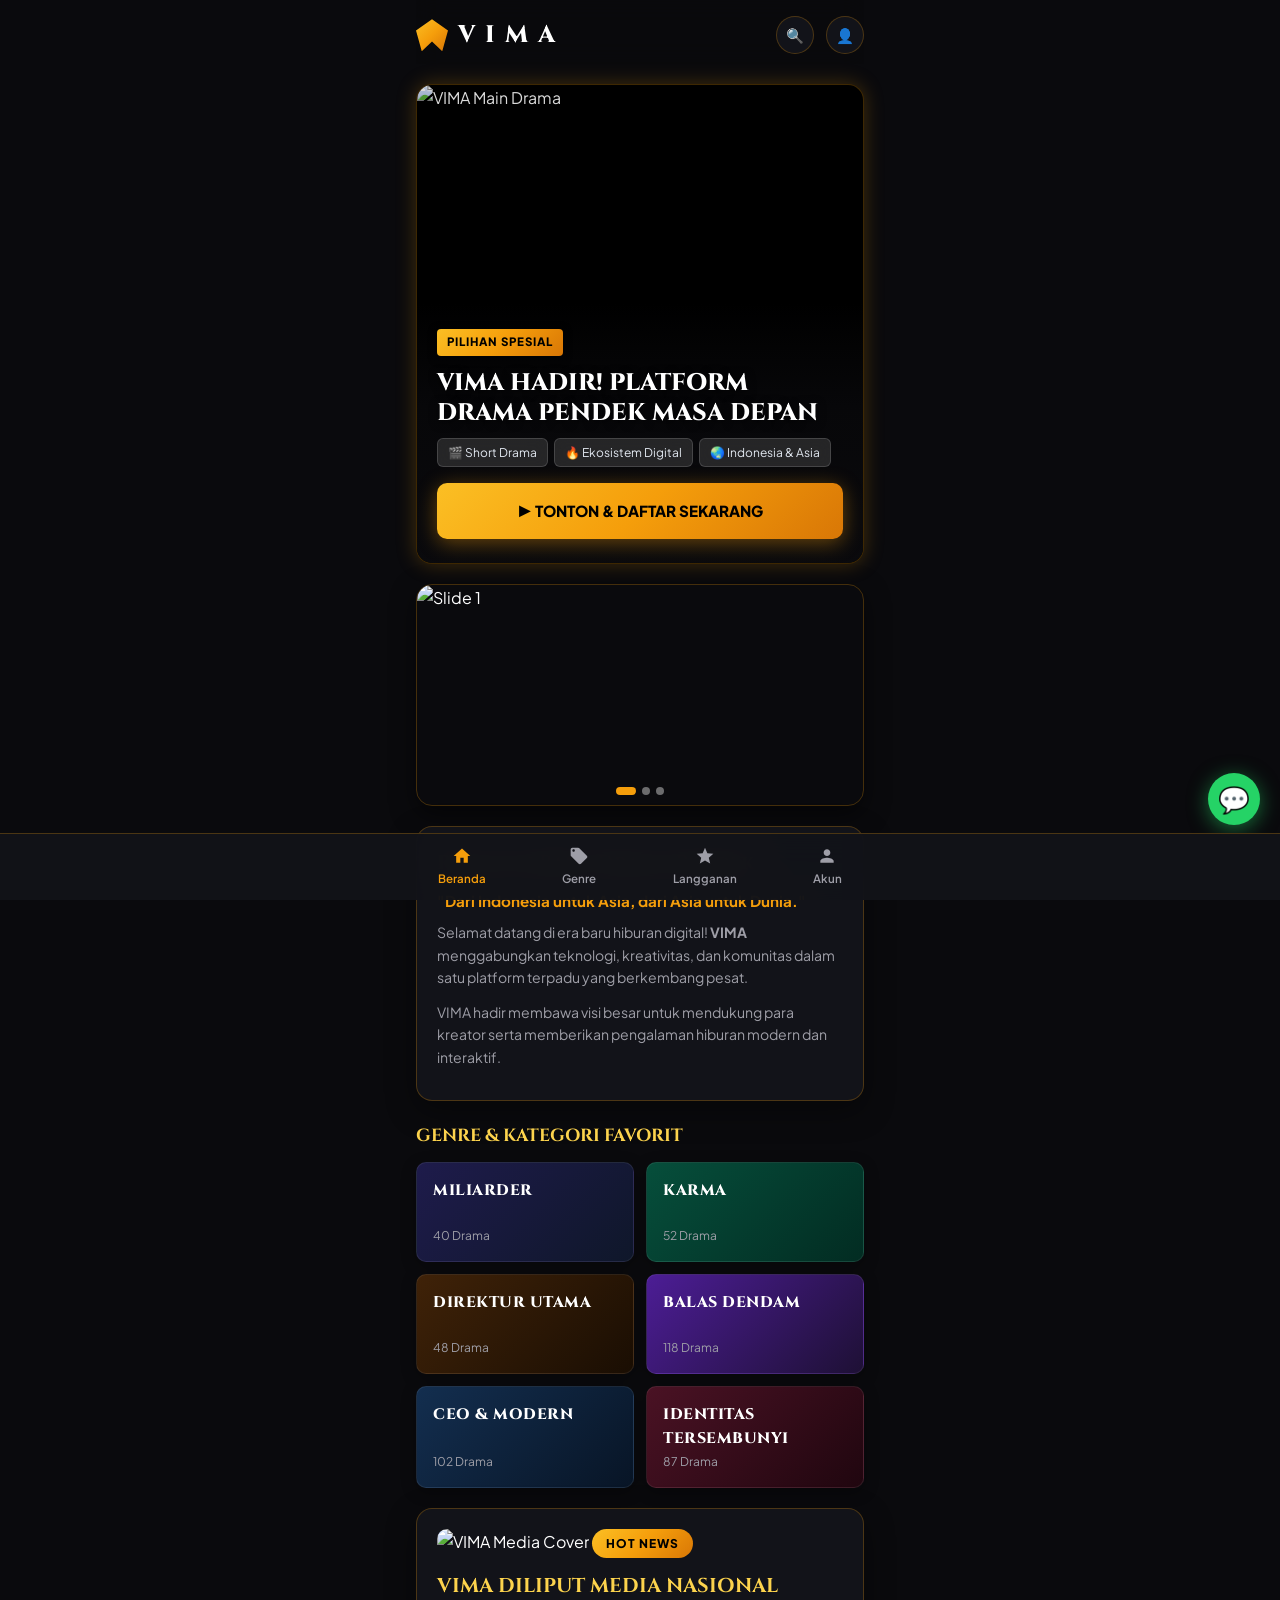
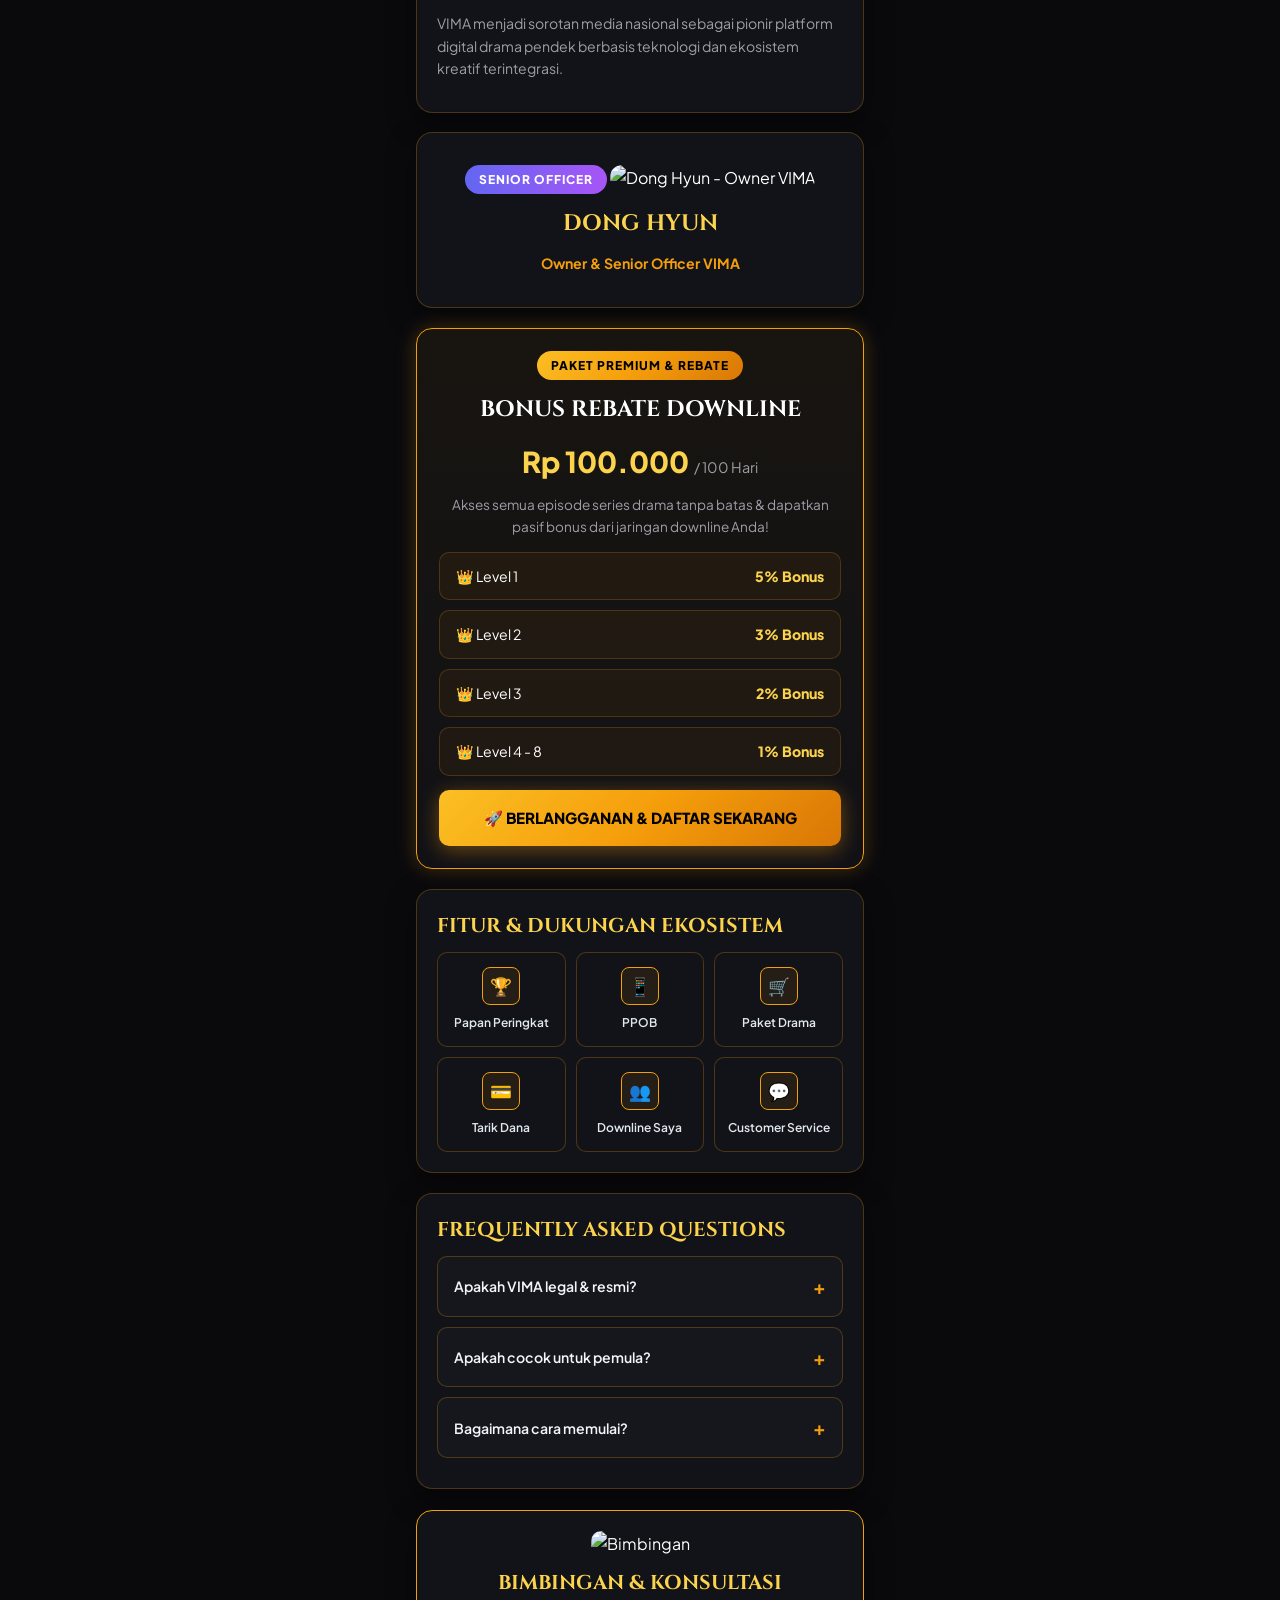
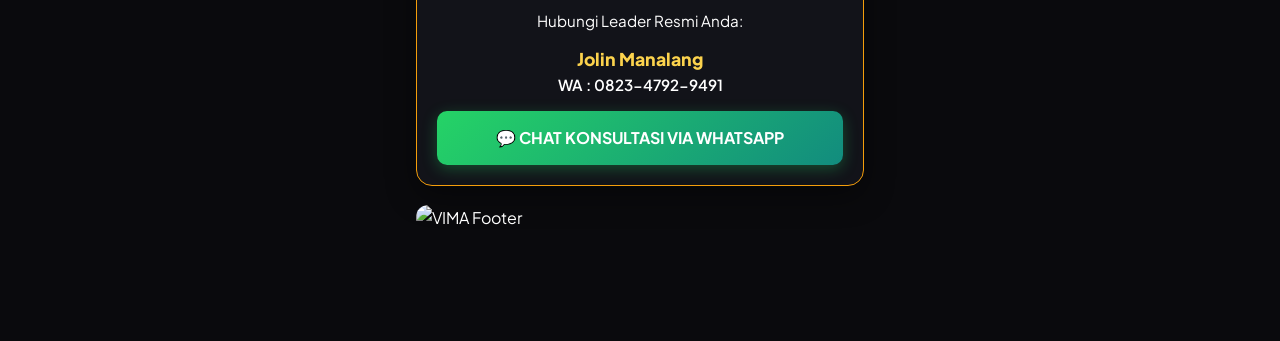
==== commit 2a33d0ee: "Add files via upload" ====
--- a/ron.html
+++ b/ron.html
@@ -720,6 +720,154 @@
       <p style="color:var(--gold-primary); font-weight:700;">Owner & Senior Officer VIMA</p>
     </section>
 
-    <!-- 8. PAKET PREMIUM & BONUS REBATE (Inspirasi Screenshot 3) -->
+      <!-- 8. PAKET PREMIUM & BONUS REBATE (Inspirasi Screenshot 3) -->
     <section class="package-card shine-card lazy-reveal">
-      <span class="badge-gold"
+      <span class="badge-gold">PAKET PREMIUM & REBATE</span>
+      <h2 style="font-family:'Cinzel',serif; font-size:1.4rem; color:#fff;">BONUS REBATE DOWNLINE</h2>
+      <div class="price-text">Rp 100.000 <span>/ 100 Hari</span></div>
+      <p style="font-size:0.85rem; color:var(--text-muted);">Akses semua episode series drama tanpa batas & dapatkan pasif bonus dari jaringan downline Anda!</p>
+
+      <div class="rebate-grid">
+        <div class="rebate-row"><span>👑 Level 1</span> <span class="rebate-val">5% Bonus</span></div>
+        <div class="rebate-row"><span>👑 Level 2</span> <span class="rebate-val">3% Bonus</span></div>
+        <div class="rebate-row"><span>👑 Level 3</span> <span class="rebate-val">2% Bonus</span></div>
+        <div class="rebate-row"><span>👑 Level 4 - 8</span> <span class="rebate-val">1% Bonus</span></div>
+      </div>
+
+      <a href="https://vima.now/register?ref=WVLIYXX2ZY" class="btn-gold" target="_blank" style="margin-top:10px;">
+        🚀 BERLANGGANAN & DAFTAR SEKARANG
+      </a>
+    </section>
+
+    <!-- 9. MENU DOKUMEN & ACCOUNT FEATURES (Inspirasi Screenshot 4) -->
+    <section class="card-box lazy-reveal">
+      <h2>FITUR & DUKUNGAN EKOSISTEM</h2>
+      <div class="account-grid">
+        <div class="account-item">
+          <div class="account-icon">🏆</div>
+          <div class="account-label">Papan Peringkat</div>
+        </div>
+        <div class="account-item">
+          <div class="account-icon">📱</div>
+          <div class="account-label">PPOB</div>
+        </div>
+        <div class="account-item">
+          <div class="account-icon">🛒</div>
+          <div class="account-label">Paket Drama</div>
+        </div>
+        <div class="account-item">
+          <div class="account-icon">💳</div>
+          <div class="account-label">Tarik Dana</div>
+        </div>
+        <div class="account-item">
+          <div class="account-icon">👥</div>
+          <div class="account-label">Downline Saya</div>
+        </div>
+        <div class="account-item">
+          <div class="account-icon">💬</div>
+          <div class="account-label">Customer Service</div>
+        </div>
+      </div>
+    </section>
+
+    <!-- 10. FAQ ACCORDION -->
+    <section class="card-box lazy-reveal">
+      <h2>FREQUENTLY ASKED QUESTIONS</h2>
+      
+      <details>
+        <summary>Apakah VIMA legal & resmi?</summary>
+        <p>Silakan merujuk pada informasi resmi yang disediakan oleh VIMA melalui website dan kanal komunikasi resminya untuk informasi legalitas perusahaan.</p>
+      </details>
+
+      <details>
+        <summary>Apakah cocok untuk pemula?</summary>
+        <p>Sangat cocok. VIMA memfasilitasi pemula untuk mengenal ekonomi kreatif digital dan hiburan drama pendek modern.</p>
+      </details>
+
+      <details>
+        <summary>Bagaimana cara memulai?</summary>
+        <p>Cukup klik tombol daftar, selesaikan registrasi gratis, dan Anda langsung menjadi bagian dari ekosistem VIMA.</p>
+      </details>
+    </section>
+
+    <!-- 11. KONTAK BIMBINGAN JOLIN MANALANG -->
+    <section class="card-box shine-card lazy-reveal" style="text-align:center; border-color:var(--gold-primary);">
+      <img src="https://bioqu.id/uploads/galleries/2076002/cf4cf338954c6626819bdcde5baa6762.png" alt="Bimbingan" style="width:100%; border-radius:10px;" loading="lazy" />
+      <h2 style="justify-content:center; margin-top:10px;">BIMBINGAN & KONSULTASI</h2>
+      <p style="color:#fff; font-size:0.95rem;">Hubungi Leader Resmi Anda:</p>
+      <div style="font-size:1.1rem; font-weight:800; color:var(--gold-light);">Jolin Manalang</div>
+      <div style="font-size:0.95rem; font-weight:600; color:#fff; margin-bottom:14px;">WA : 0823-4792-9491</div>
+
+      <a href="https://wa.me/6282347929491?text=Halo%20Jolin,%20saya%20butuh%20bimbingan%20pendaftaran%20VIMA" target="_blank" class="btn-whatsapp">
+        💬 CHAT KONSULTASI VIA WHATSAPP
+      </a>
+    </section>
+
+    <!-- FOOTER BANNER -->
+    <img src="https://bioqu.id/uploads/galleries/2370708/ec8f1aab27e4f84ce90ca7b12a6d2ee7.jpg" alt="VIMA Footer" style="width:100%; border-radius:12px;" class="lazy-reveal" loading="lazy" />
+
+  </div>
+
+  <!-- STICKY BOTTOM NAV BAR (Sesuai Navigasi 4 Icon vima.now) -->
+  <nav class="bottom-nav">
+    <div class="bottom-nav-inner">
+      <a href="#" class="nav-item active">
+        <svg viewBox="0 0 24 24"><path d="M10 20v-6h4v6h5v-8h3L12 3 2 12h3v8z"/></svg>
+        <span>Beranda</span>
+      </a>
+      <a href="https://vima.now/register?ref=WVLIYXX2ZY" class="nav-item" target="_blank">
+        <svg viewBox="0 0 24 24"><path d="M21.41 11.58l-9-9C12.05 2.22 11.55 2 11 2H4c-1.1 0-2 .9-2 2v7c0 .55.22 1.05.59 1.42l9 9c.36.36.86.58 1.41.58.55 0 1.05-.22 1.41-.59l7-7c.37-.36.59-.86.59-1.41 0-.55-.23-1.06-.59-1.42zM5.5 7C4.67 7 4 6.33 4 5.5S4.67 4 5.5 4 7 4.67 7 5.5 6.33 7 5.5 7z"/></svg>
+        <span>Genre</span>
+      </a>
+      <a href="https://vima.now/register?ref=WVLIYXX2ZY" class="nav-item" target="_blank">
+        <svg viewBox="0 0 24 24"><path d="M12 17.27L18.18 21l-1.64-7.03L22 9.24l-7.19-.61L12 2 9.19 8.63 2 9.24l5.46 4.73L5.82 21z"/></svg>
+        <span>Langganan</span>
+      </a>
+      <a href="https://vima.now/register?ref=WVLIYXX2ZY" class="nav-item" target="_blank">
+        <svg viewBox="0 0 24 24"><path d="M12 12c2.21 0 4-1.79 4-4s-1.79-4-4-4-4 1.79-4 4 1.79 4 4 4zm0 2c-2.67 0-8 1.34-8 4v2h16v-2c0-2.66-5.33-4-8-4z"/></svg>
+        <span>Akun</span>
+      </a>
+    </div>
+  </nav>
+
+  <!-- JAVASCRIPT: CAROUSEL & LAZYLOAD INTERSECTION OBSERVER -->
+  <script>
+    // 1. CAROUSEL AUTO-SLIDER
+    let currentSlide = 0;
+    const slider = document.getElementById('slider');
+    const dots = document.querySelectorAll('.dot');
+    const totalSlides = dots.length;
+
+    function nextSlide() {
+      currentSlide = (currentSlide + 1) % totalSlides;
+      slider.style.transform = `translateX(-${currentSlide * 100}%)`;
+      dots.forEach((dot, index) => {
+        dot.classList.toggle('active', index === currentSlide);
+      });
+    }
+    setInterval(nextSlide, 4000);
+
+    // 2. LAZYLOAD SCROLL REVEAL (IntersectionObserver)
+    document.addEventListener('DOMContentLoaded', () => {
+      const observerOptions = {
+        root: null,
+        rootMargin: '0px 0px -50px 0px',
+        threshold: 0.15
+      };
+
+      const observer = new IntersectionObserver((entries, obs) => {
+        entries.forEach(entry => {
+          if (entry.isIntersecting) {
+            entry.target.classList.add('is-visible');
+            obs.unobserve(entry.target);
+          }
+        });
+      }, observerOptions);
+
+      const lazyElements = document.querySelectorAll('.lazy-reveal');
+      lazyElements.forEach(el => observer.observe(el));
+    });
+  </script>
+
+</body>
+</html>
